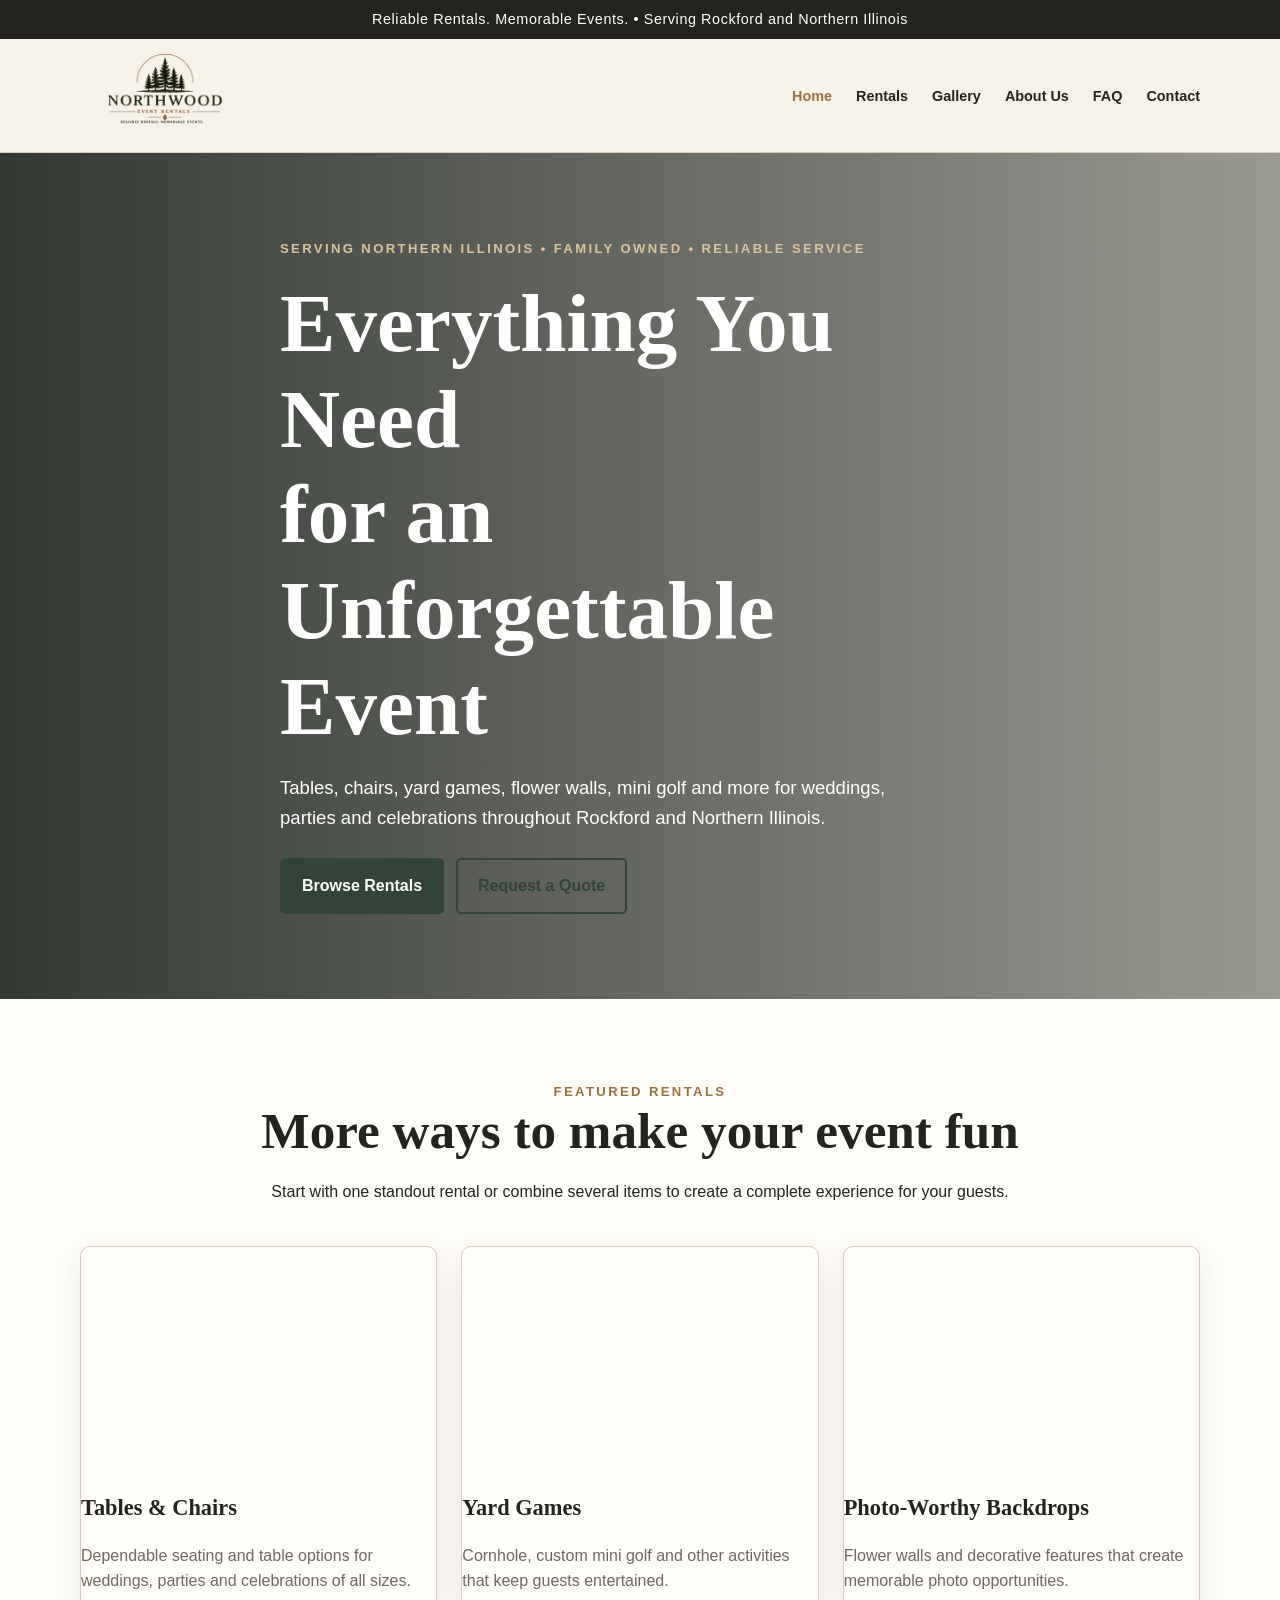
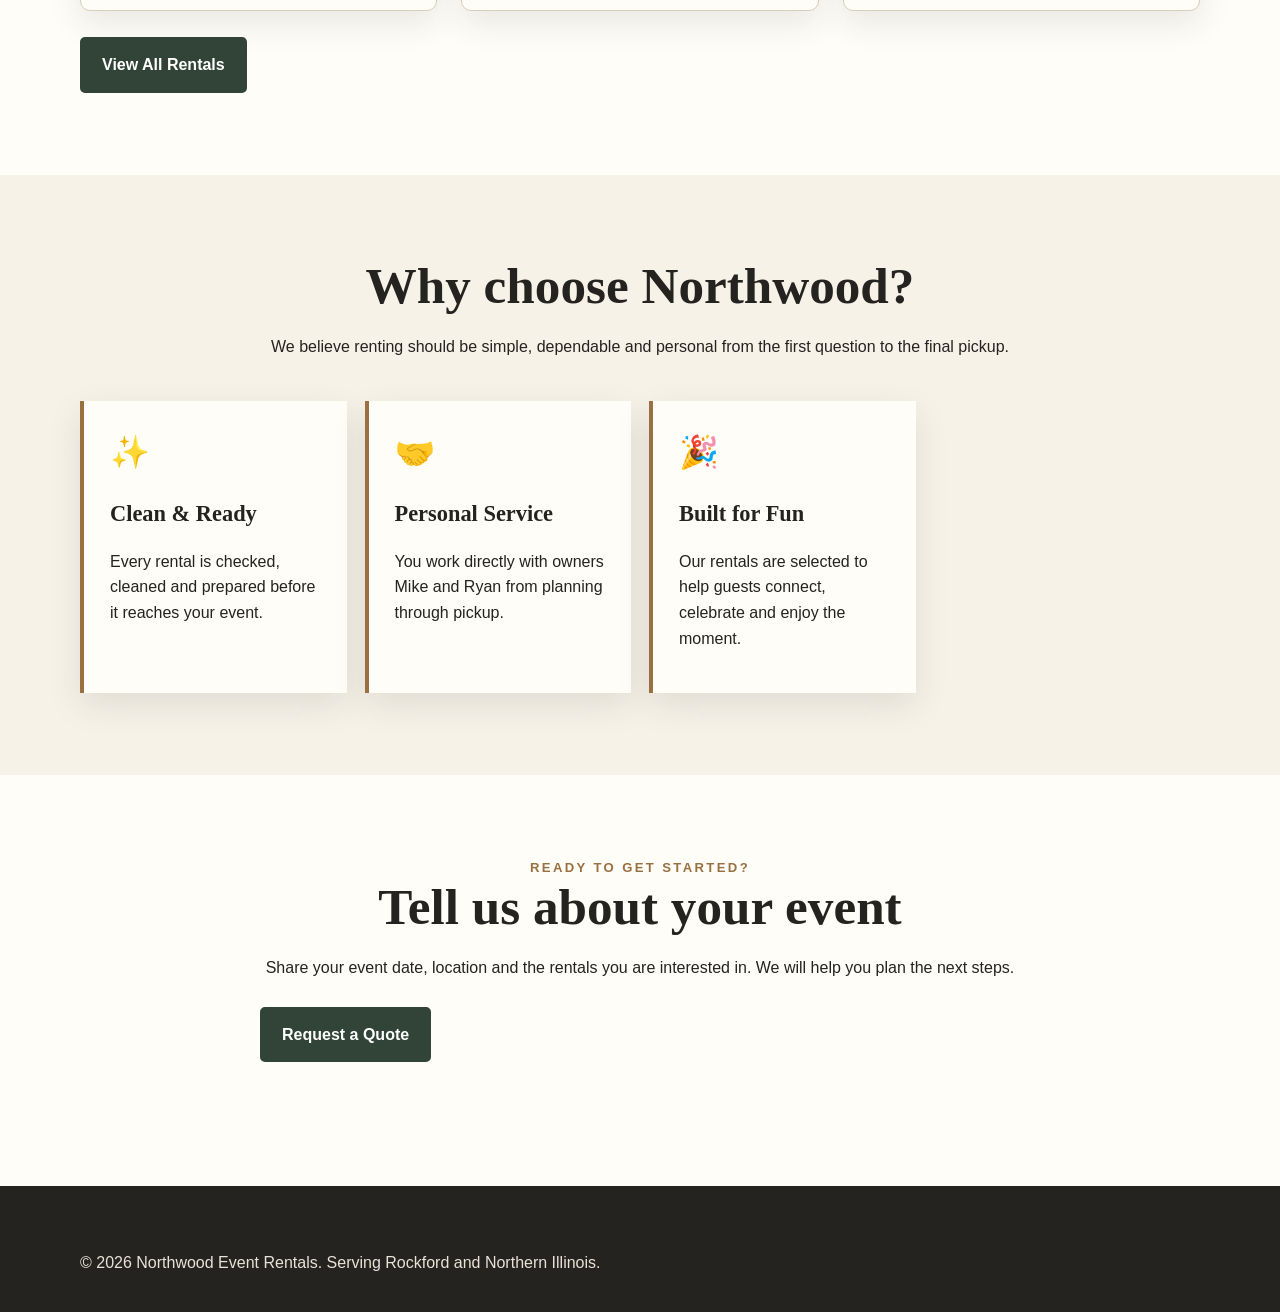
==== index.html @ 54a2794e "Update index.html" ====
<!DOCTYPE html>
<html lang="en">

<head>
    <meta charset="UTF-8">

    <meta name="viewport" content="width=device-width, initial-scale=1.0">

    <title>Northwood Event Rentals | Reliable Rentals. Memorable Events.</title>

    <meta
        name="description"
        content="Northwood Event Rentals provides tables, chairs, yard games, flower walls, mini golf and party rentals throughout Rockford and Northern Illinois."
    >

    <link rel="stylesheet" href="style.css">
</head>

<body>

    <div class="topbar">
        Reliable Rentals. Memorable Events. • Serving Rockford and Northern Illinois
    </div>

    <header>
        <div class="container nav">

            <a class="brand" href="index.html">
                <img
                    src="logo.png"
                    alt="Northwood Event Rentals"
                    class="site-logo"
                >
            </a>

            <button class="menu-btn" aria-label="Open navigation menu">
                ☰
            </button>

            <nav>
                <ul>
                    <li>
                        <a class="active" href="index.html">Home</a>
                    </li>

                    <li>
                        <a href="rentals.html">Rentals</a>
                    </li>

                    <li>
                        <a href="gallery.html">Gallery</a>
                    </li>

                    <li>
                        <a href="about.html">About Us</a>
                    </li>

                    <li>
                        <a href="faq.html">FAQ</a>
                    </li>

                    <li>
                        <a href="contact.html">Contact</a>
                    </li>
               
                </ul>
            </nav>

        </div>
    </header>

    <main>

        <section class="hero">
            <div class="container hero-content">

                <div class="eyebrow">
                    Serving Northern Illinois • Family Owned • Reliable Service
                </div>

                <h1>
                    Everything You Need<br>
                    for an Unforgettable Event
                </h1>

                <p>
                 Tables, chairs, yard games, flower walls, mini golf and more for weddings,
                 parties and celebrations throughout Rockford and Northern Illinois.
                </p>

                <div class="actions">
                    <a class="btn" href="rentals.html">
                        Browse Rentals
                    </a>

                    <a class="btn secondary" href="contact.html">
                        Request a Quote
                    </a>
                </div>

            </div>
        </section>

        <section class="section alt">
            <div class="container">

                <div class="intro">
                    <div
                        class="eyebrow"
                        style="color: var(--bronze);"
                    >
                        Featured Rentals
                    </div>

                    <h2>More ways to make your event fun</h2>

                    <p>
                        Start with one standout rental or combine several items
                        to create a complete experience for your guests.
                    </p>
                </div>

                <div class="grid">

                    <div class="card">
                        <div
                            class="photo"
                            style="background-image: url('https://images.unsplash.com/photo-1527529482837-4698179dc6ce?auto=format&fit=crop&w=1000&q=80');"
                        ></div>

                        <div class="card-content">
                            <h3>Tables &amp; Chairs</h3>

                            <p>
                                Dependable seating and table options for
                                weddings, parties and celebrations of all sizes.
                            </p>
                        </div>
                    </div>

                    <div class="card">
                        <div
                            class="photo"
                            style="background-image: url('https://images.unsplash.com/photo-1492684223066-81342ee5ff30?auto=format&fit=crop&w=1000&q=80');"
                        ></div>

                        <div class="card-content">
                            <h3>Yard Games</h3>

                            <p>
                                Cornhole, custom mini golf and other activities
                                that keep guests entertained.
                            </p>
                        </div>
                    </div>

                    <div class="card">
                        <div
                            class="photo"
                            style="background-image: url('https://images.unsplash.com/photo-1531058020387-3be344556be6?auto=format&fit=crop&w=1000&q=80');"
                        ></div>

                        <div class="card-content">
                            <h3>Photo-Worthy Backdrops</h3>

                            <p>
                                Flower walls and decorative features that create
                                memorable photo opportunities.
                            </p>
                        </div>
                    </div>

                </div>

                <div class="actions">
                    <a class="btn" href="rentals.html">
                        View All Rentals
                    </a>
                </div>

            </div>
        </section>

        <section class="section">
            <div class="container">

                <div class="intro">
                    <h2>Why choose Northwood?</h2>

                    <p>
                        We believe renting should be simple, dependable and
                        personal from the first question to the final pickup.
                    </p>
                </div>

                <div class="feature-grid">

                    <div class="feature">
                        <div class="icon">✨</div>

                        <h3>Clean &amp; Ready</h3>

                        <p>
                            Every rental is checked, cleaned and prepared before
                            it reaches your event.
                        </p>
                    </div>

                    <div class="feature">
                        <div class="icon">🤝</div>

                        <h3>Personal Service</h3>

                        <p>
                            You work directly with owners Mike and Ryan from
                            planning through pickup.
                        </p>
                    </div>

                    <div class="feature">
                        <div class="icon">🎉</div>

                        <h3>Built for Fun</h3>

                        <p>
                            Our rentals are selected to help guests connect,
                            celebrate and enjoy the moment.
                        </p>
                    </div>

                </div>

            </div>
        </section>

        <section class="section alt">
            <div class="container">

                <div class="intro">
                    <div
                        class="eyebrow"
                        style="color: var(--bronze);"
                    >
                        Ready to get started?
                    </div>

                    <h2>Tell us about your event</h2>

                    <p>
                        Share your event date, location and the rentals you are
                        interested in. We will help you plan the next steps.
                    </p>

                    <div class="actions">
                        <a class="btn" href="contact.html">
                            Request a Quote
                        </a>
                    </div>
                </div>

            </div>
        </section>

    </main>

    <footer>
        <div class="container">

            <p>
                © 2026 Northwood Event Rentals. Serving Rockford and Northern Illinois.
            </p>

        </div>
    </footer>

    <script src="script.js"></script>

</body>

</html>
---- style.css ----
:root{
  --cream:#f7f2e8; --paper:#fffdf8; --ink:#25231f; --forest:#314437;
  --olive:#66745d; --bronze:#9a7040; --line:#d9cdbb; --muted:#6d6962;
  --shadow:0 12px 32px rgba(37,35,31,.10);
}
*{box-sizing:border-box}
html{scroll-behavior:smooth}
body{margin:0;font-family:Arial,Helvetica,sans-serif;background:var(--cream);color:var(--ink);line-height:1.6}
img{max-width:100%;display:block}
a{color:inherit}
.container{width:min(1120px,calc(100% - 36px));margin:auto}
.topbar{background:var(--ink);color:#fff;text-align:center;padding:8px 16px;font-size:.9rem;letter-spacing:.04em}
header{position:sticky;top:0;z-index:20;background:rgba(247,242,232,.96);backdrop-filter:blur(10px);border-bottom:1px solid var(--line)}
.nav{min-height:78px;display:flex;align-items:center;justify-content:space-between;gap:20px}
.brand{text-decoration:none;display:flex;align-items:center;gap:12px}
.brand-mark{width:48px;height:48px;border:2px solid var(--bronze);border-radius:50%;display:grid;place-items:center;color:var(--forest);font-size:25px}
.brand-text strong{display:block;font-family:Georgia,serif;font-size:1.35rem;letter-spacing:.08em}
.brand-text span{display:block;color:var(--bronze);font-size:.7rem;letter-spacing:.18em}
nav ul{display:flex;list-style:none;gap:23px;margin:0;padding:0;align-items:center}
nav a{text-decoration:none;font-weight:700;font-size:.93rem}
nav a:hover,nav a.active{color:var(--bronze)}
.menu-btn{display:none;background:none;border:0;font-size:1.8rem}
.btn{display:inline-block;background:var(--forest);color:white;text-decoration:none;padding:13px 20px;border-radius:5px;font-weight:700;border:2px solid var(--forest)}
.btn:hover{background:#24342a}
.btn.secondary{background:transparent;color:var(--forest)}
.hero{min-height:620px;display:grid;align-items:center;color:white;background:
linear-gradient(90deg,rgba(24,31,26,.88),rgba(24,31,26,.42)),
url('https://images.unsplash.com/photo-1519167758481-83f550bb49b3?auto=format&fit=crop&w=1800&q=85') center/cover}
.hero-content{max-width:720px;padding:85px 0}
.eyebrow{text-transform:uppercase;letter-spacing:.18em;color:#dbc49c;font-size:.82rem;font-weight:800}
h1,h2,h3{font-family:Georgia,serif;line-height:1.15}
h1{font-size:clamp(2.7rem,7vw,5.2rem);margin:.2em 0}
h2{font-size:clamp(2rem,4vw,3.2rem);margin:0 0 18px}
h3{font-size:1.4rem}
.hero p{font-size:1.16rem;max-width:630px}
.actions{display:flex;gap:12px;flex-wrap:wrap;margin-top:26px}
.section{padding:82px 0}
.section.alt{background:var(--paper)}
.intro{text-align:center;max-width:760px;margin:0 auto 42px}
.grid{display:grid;grid-template-columns:repeat(3,1fr);gap:24px}
.card{background:var(--paper);border:1px solid var(--line);border-radius:10px;overflow:hidden;box-shadow:var(--shadow)}
.card .photo{height:225px;background-size:cover;background-position:center}
.card-body{padding:24px}
.card p{color:var(--muted)}
.icon{font-size:2rem}
.feature-grid{display:grid;grid-template-columns:repeat(4,1fr);gap:18px}
.feature{padding:26px;background:var(--paper);border-left:4px solid var(--bronze);box-shadow:var(--shadow)}
.banner{background:var(--forest);color:white;padding:54px 0}
.banner-inner{display:flex;justify-content:space-between;align-items:center;gap:25px}
.page-hero{padding:95px 0 70px;background:linear-gradient(135deg,var(--forest),#1e2a22);color:white;text-align:center}
.page-hero p{max-width:700px;margin:auto}
.two-col{display:grid;grid-template-columns:1.05fr .95fr;gap:45px;align-items:center}
.photo-panel{min-height:450px;background:url('https://images.unsplash.com/photo-1507501336603-6e31db2be093?auto=format&fit=crop&w=1200&q=85') center/cover;border-radius:12px;box-shadow:var(--shadow)}
.list{padding-left:20px}
.list li{margin:10px 0}
.gallery{display:grid;grid-template-columns:repeat(3,1fr);gap:15px}
.gallery div{min-height:260px;background-position:center;background-size:cover;border-radius:9px}
.faq{max-width:850px;margin:auto}
details{background:var(--paper);border:1px solid var(--line);padding:20px 22px;margin:13px 0;border-radius:8px}
summary{font-weight:800;cursor:pointer}
form{display:grid;gap:15px}
label{font-weight:700}
input,select,textarea{width:100%;padding:13px;border:1px solid #b9ad9c;border-radius:6px;background:white;font:inherit}
textarea{min-height:140px}
.notice{padding:15px;background:#f0e5d5;border-left:4px solid var(--bronze);font-size:.92rem}
footer{background:var(--ink);color:#e9e2d8;padding:48px 0 20px}
.footer-grid{display:grid;grid-template-columns:1.4fr 1fr 1fr;gap:30px}
footer a{color:#e9e2d8}
.copyright{border-top:1px solid #514d46;margin-top:30px;padding-top:20px;color:#bbb;font-size:.9rem}
.small{font-size:.9rem;color:var(--muted)}
@media(max-width:850px){
 nav ul{display:none;position:absolute;top:78px;left:0;right:0;background:var(--cream);padding:22px;flex-direction:column;border-bottom:1px solid var(--line)}
 nav ul.open{display:flex}
 .menu-btn{display:block}
 .grid,.feature-grid,.gallery,.footer-grid,.two-col{grid-template-columns:1fr}
 .hero{min-height:560px}
 .banner-inner{display:block}
 .banner .btn{margin-top:16px}
 .brand-text strong{font-size:1.05rem}
}header {
    background: var(--cream);
}

.nav {
    min-height: 78px;
    display: flex;
    align-items: center;
    justify-content: space-between;
    gap: 30px;
}

.site-logo {
    width: 170px;
    max-width: 100%;
    height: auto;
}

nav ul {
    gap: 24px;
}

nav a {
    font-size: 0.9rem;
}
.cta-button {
    background-color: #b08d57;
    color: white !important;
    padding: 10px 18px;
    border-radius: 8px;
    font-weight: 600;
    text-decoration: none;
    transition: background-color 0.2s ease;
}

.cta-button:hover {
    background-color: #8e6e45;
    color: white !important;
}
.cta-button {
    background-color: #b08d57;
    color: #ffffff !important;
    padding: 10px 18px;
    border-radius: 8px;
    font-weight: 600;
    text-decoration: none;
    transition: all 0.2s ease;
}

.cta-button:hover {
    background-color: #8e6e45;
    color: #ffffff !important;
}
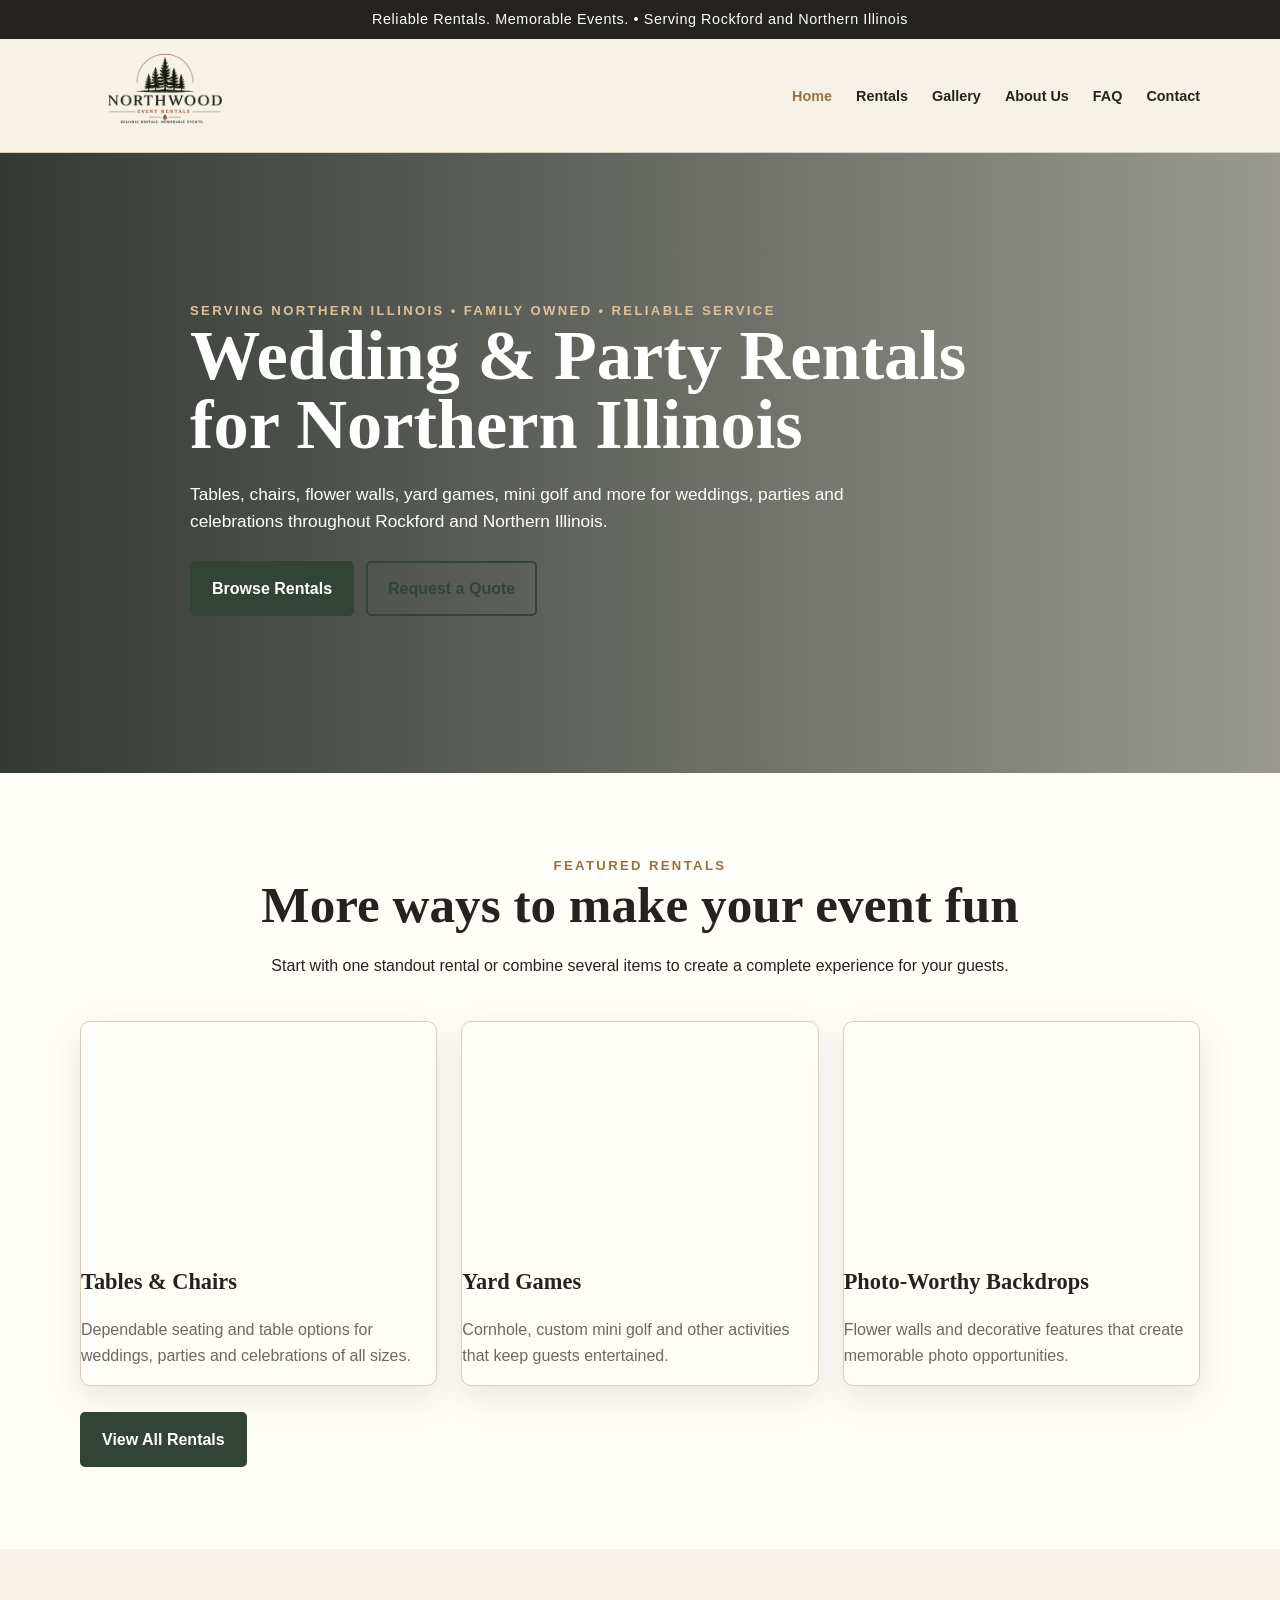
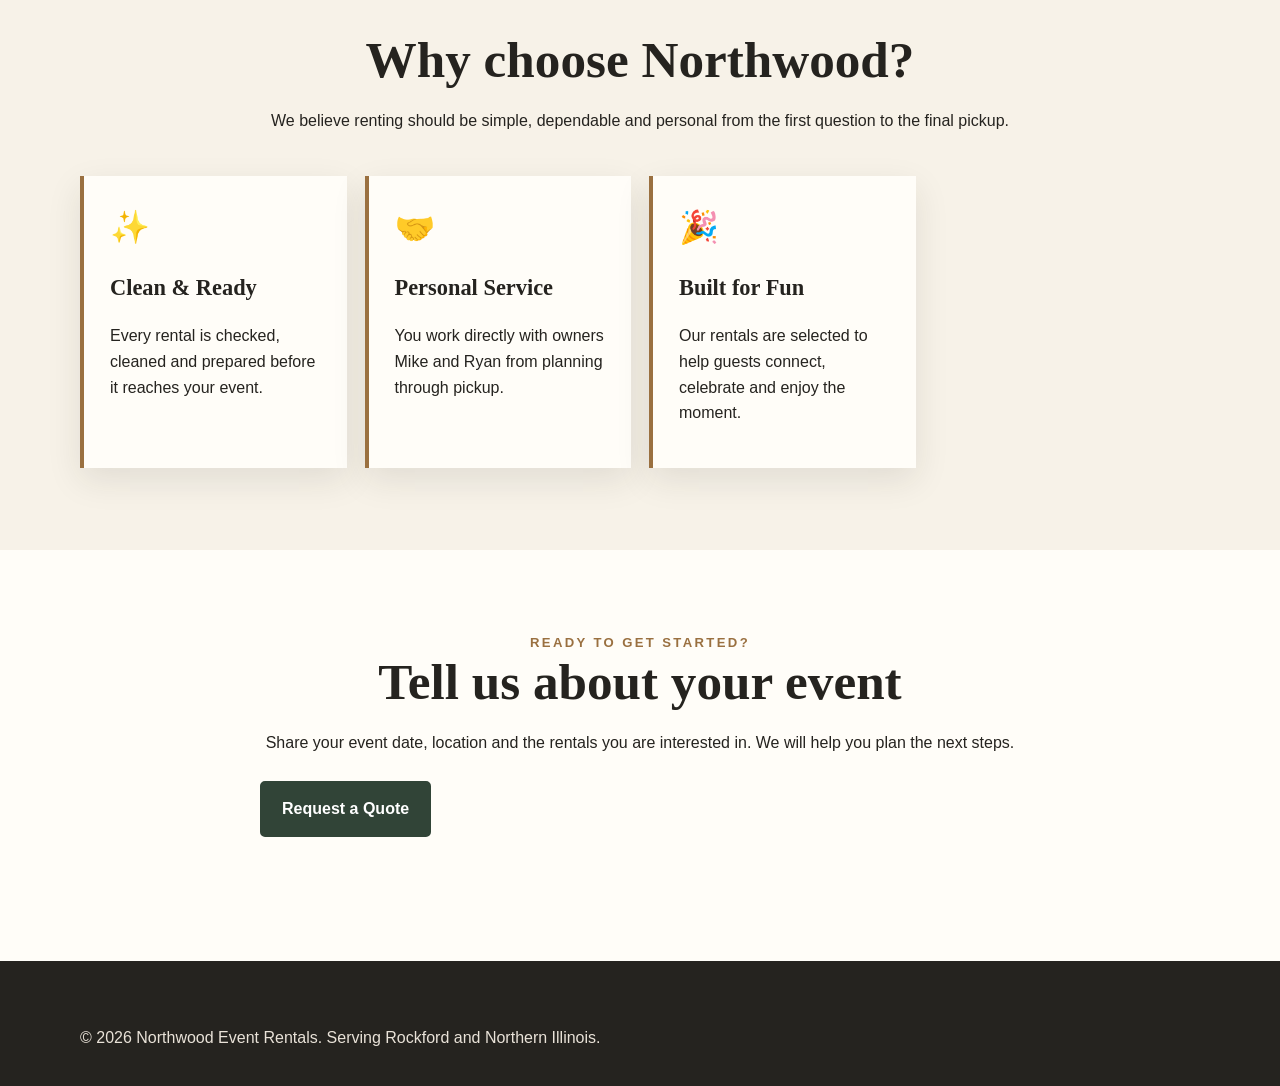
==== commit d6c07c9b: "Update index.html" ====
--- a/index.html
+++ b/index.html
@@ -71,35 +71,34 @@
 
     <main>
 
-        <section class="hero">
-            <div class="container hero-content">
-
-                <div class="eyebrow">
-                    Serving Northern Illinois • Family Owned • Reliable Service
-                </div>
-
-                <h1>
-                    Everything You Need<br>
-                    for an Unforgettable Event
-                </h1>
-
-                <p>
-                 Tables, chairs, yard games, flower walls, mini golf and more for weddings,
-                 parties and celebrations throughout Rockford and Northern Illinois.
-                </p>
-
-                <div class="actions">
-                    <a class="btn" href="rentals.html">
-                        Browse Rentals
-                    </a>
-
-                    <a class="btn secondary" href="contact.html">
-                        Request a Quote
-                    </a>
-                </div>
-
-            </div>
-        </section>
+       <section class="hero">
+    <div class="container hero-content">
+
+        <div class="eyebrow">
+            Serving Northern Illinois • Family Owned • Reliable Service
+        </div>
+
+        <h1>
+            Wedding &amp; Party Rentals<br>
+            for Northern Illinois
+        </h1>
+
+        <p>
+            Tables, chairs, flower walls, yard games, mini golf and more
+            for weddings, parties and celebrations throughout Rockford
+            and Northern Illinois.
+        </p>
+
+        <div class="actions">
+            <a class="btn" href="rentals.html">Browse Rentals</a>
+
+            <a class="btn secondary" href="contact.html">
+                Request a Quote
+            </a>
+        </div>
+
+    </div>
+</section>
 
         <section class="section alt">
             <div class="container">
--- a/style.css
+++ b/style.css
@@ -131,3 +131,37 @@
     background-color: #8e6e45;
     color: #ffffff !important;
 }
+/* Polished homepage hero */
+.hero-content {
+  max-width: 900px;
+  padding: 55px 0 65px;
+}
+
+.hero h1 {
+  font-size: clamp(3rem, 5.5vw, 5rem);
+  line-height: 0.98;
+  margin: 0 0 22px;
+  max-width: 900px;
+}
+
+.hero-content > p {
+  max-width: 720px;
+  margin: 0;
+  font-size: 1.08rem;
+  line-height: 1.55;
+}
+
+.hero .actions {
+  margin-top: 26px;
+}
+
+@media (max-width: 850px) {
+  .hero-content {
+    padding: 55px 0;
+  }
+
+  .hero h1 {
+    font-size: clamp(2.7rem, 11vw, 4rem);
+    line-height: 1;
+  }
+}
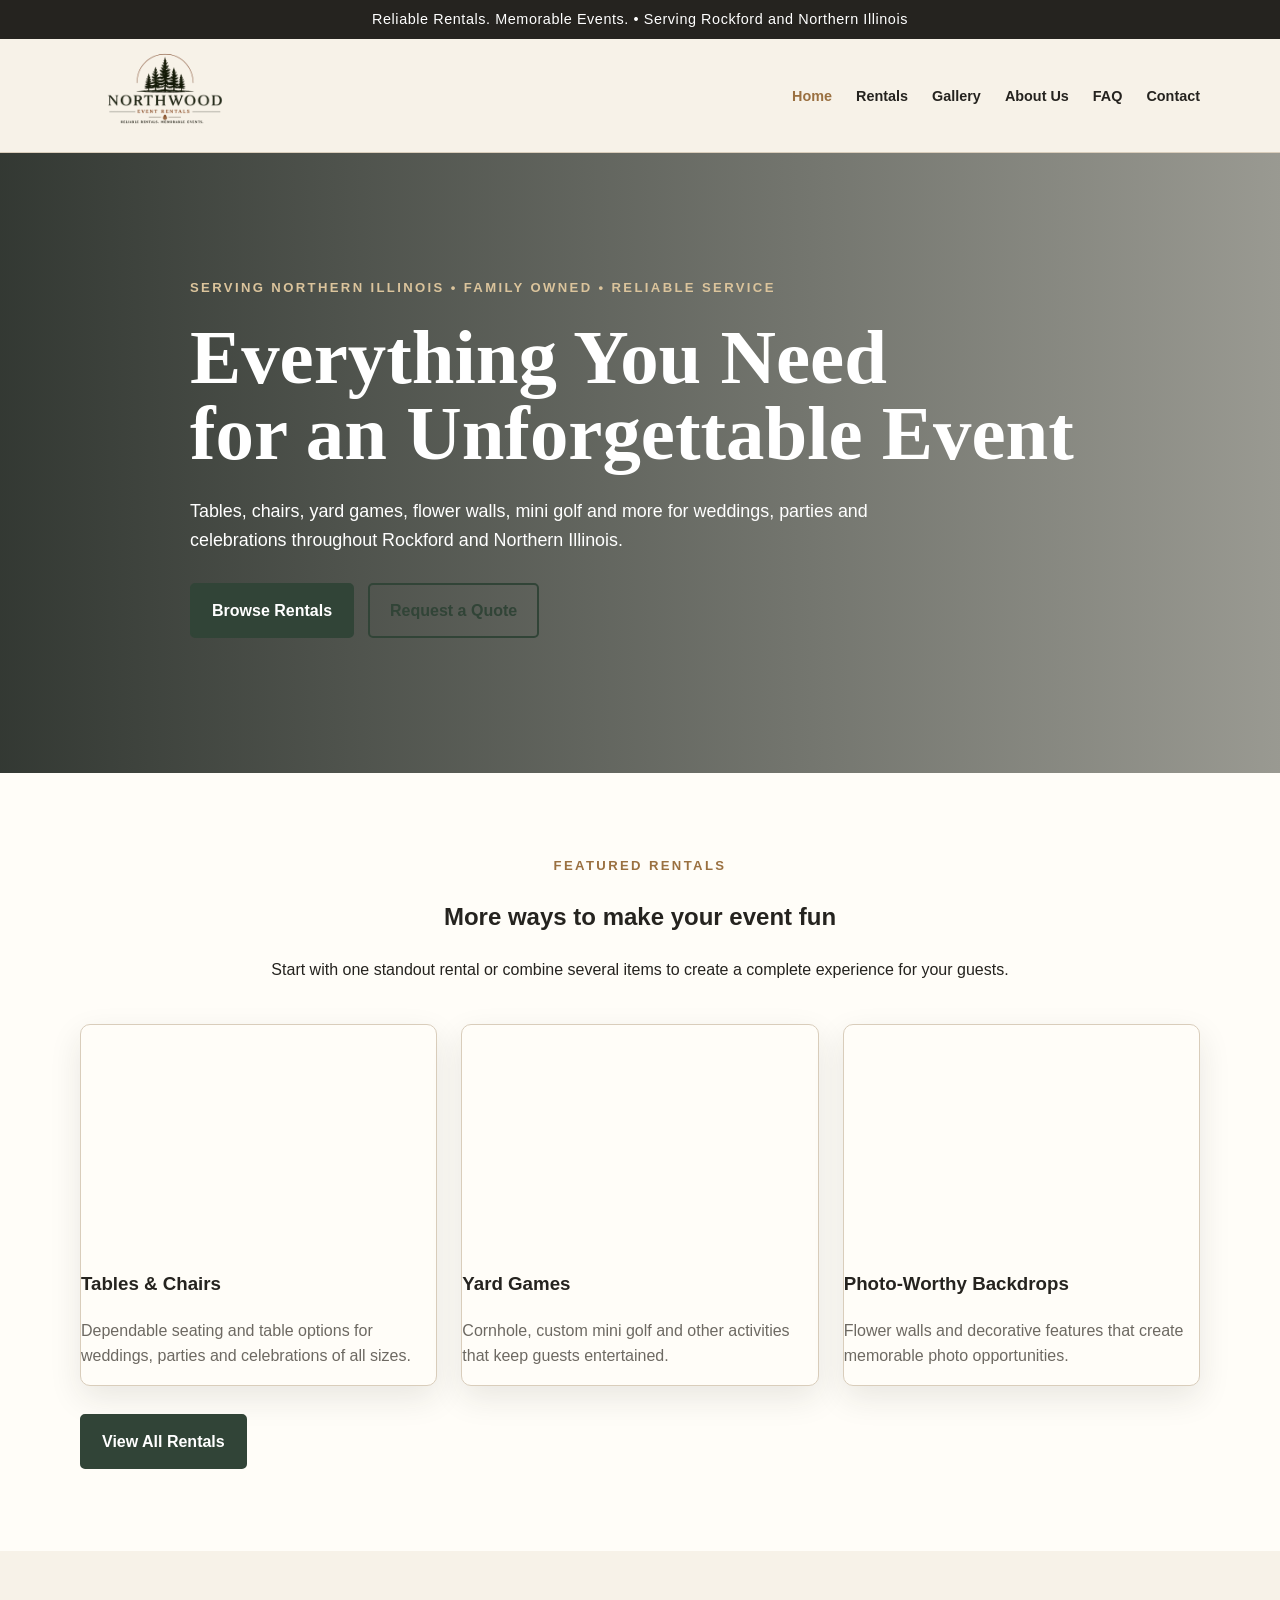
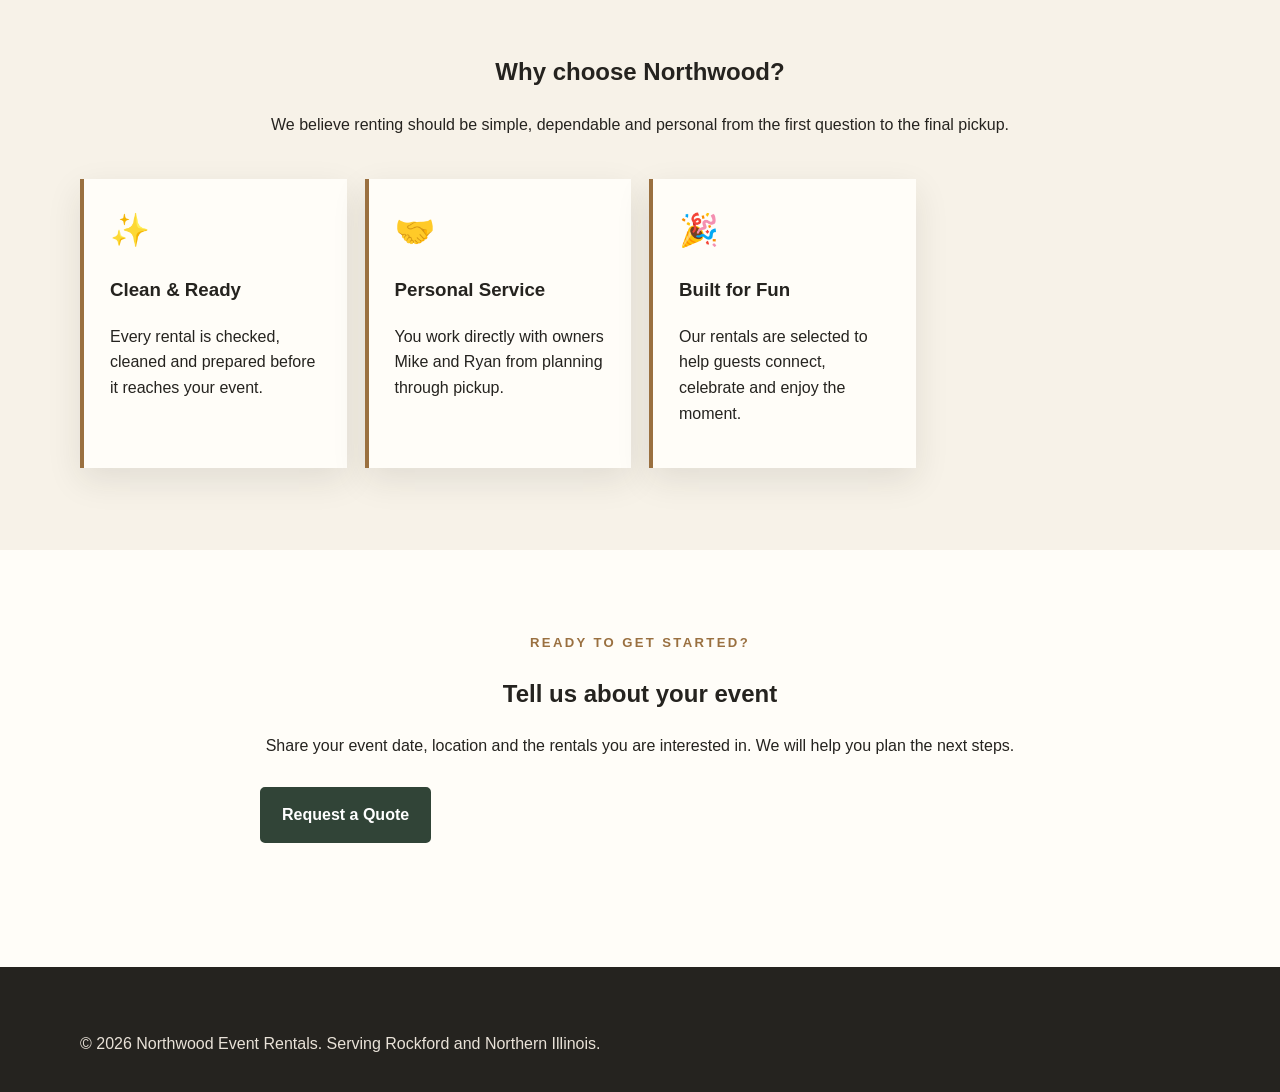
==== commit c4c747f4: "Update index.html" ====
--- a/index.html
+++ b/index.html
@@ -79,15 +79,15 @@
         </div>
 
         <h1>
-            Wedding &amp; Party Rentals<br>
-            for Northern Illinois
-        </h1>
-
-        <p>
-            Tables, chairs, flower walls, yard games, mini golf and more
-            for weddings, parties and celebrations throughout Rockford
-            and Northern Illinois.
-        </p>
+    Everything You Need<br>
+    for an Unforgettable Event
+</h1>
+
+       <p>
+    Tables, chairs, yard games, flower walls, mini golf and more
+    for weddings, parties and celebrations throughout Rockford
+    and Northern Illinois.
+</p>
 
         <div class="actions">
             <a class="btn" href="rentals.html">Browse Rentals</a>
--- a/style.css
+++ b/style.css
@@ -24,17 +24,52 @@
 .btn{display:inline-block;background:var(--forest);color:white;text-decoration:none;padding:13px 20px;border-radius:5px;font-weight:700;border:2px solid var(--forest)}
 .btn:hover{background:#24342a}
 .btn.secondary{background:transparent;color:var(--forest)}
-.hero{min-height:620px;display:grid;align-items:center;color:white;background:
-linear-gradient(90deg,rgba(24,31,26,.88),rgba(24,31,26,.42)),
-url('https://images.unsplash.com/photo-1519167758481-83f550bb49b3?auto=format&fit=crop&w=1800&q=85') center/cover}
-.hero-content{max-width:720px;padding:85px 0}
-.eyebrow{text-transform:uppercase;letter-spacing:.18em;color:#dbc49c;font-size:.82rem;font-weight:800}
-h1,h2,h3{font-family:Georgia,serif;line-height:1.15}
-h1{font-size:clamp(2.7rem,7vw,5.2rem);margin:.2em 0}
-h2{font-size:clamp(2rem,4vw,3.2rem);margin:0 0 18px}
-h3{font-size:1.4rem}
-.hero p{font-size:1.16rem;max-width:630px}
-.actions{display:flex;gap:12px;flex-wrap:wrap;margin-top:26px}
+.hero {
+  min-height: 620px;
+  display: grid;
+  align-items: center;
+  color: white;
+  background:
+    linear-gradient(90deg, rgba(24,31,26,.88), rgba(24,31,26,.42)),
+    url('https://images.unsplash.com/photo-1519167758481-83f550bb49b3?auto=format&fit=crop&w=1800&q=85')
+    center / cover;
+}
+
+.hero-content {
+  max-width: 900px;
+  padding: 72px 0 84px;
+}
+
+.eyebrow {
+  text-transform: uppercase;
+  letter-spacing: .18em;
+  color: #dbc49c;
+  font-size: .82rem;
+  font-weight: 800;
+  margin-bottom: 22px;
+}
+
+.hero h1 {
+  font-family: Georgia, serif;
+  font-size: clamp(3.2rem, 6vw, 5.5rem);
+  line-height: 1;
+  margin: 0 0 24px;
+  max-width: 900px;
+}
+
+.hero p {
+  font-size: 1.12rem;
+  line-height: 1.6;
+  max-width: 720px;
+  margin: 0;
+}
+
+.actions {
+  display: flex;
+  gap: 14px;
+  flex-wrap: wrap;
+  margin-top: 28px;
+}
 .section{padding:82px 0}
 .section.alt{background:var(--paper)}
 .intro{text-align:center;max-width:760px;margin:0 auto 42px}
@@ -131,37 +166,3 @@
     background-color: #8e6e45;
     color: #ffffff !important;
 }
-/* Polished homepage hero */
-.hero-content {
-  max-width: 900px;
-  padding: 55px 0 65px;
-}
-
-.hero h1 {
-  font-size: clamp(3rem, 5.5vw, 5rem);
-  line-height: 0.98;
-  margin: 0 0 22px;
-  max-width: 900px;
-}
-
-.hero-content > p {
-  max-width: 720px;
-  margin: 0;
-  font-size: 1.08rem;
-  line-height: 1.55;
-}
-
-.hero .actions {
-  margin-top: 26px;
-}
-
-@media (max-width: 850px) {
-  .hero-content {
-    padding: 55px 0;
-  }
-
-  .hero h1 {
-    font-size: clamp(2.7rem, 11vw, 4rem);
-    line-height: 1;
-  }
-}
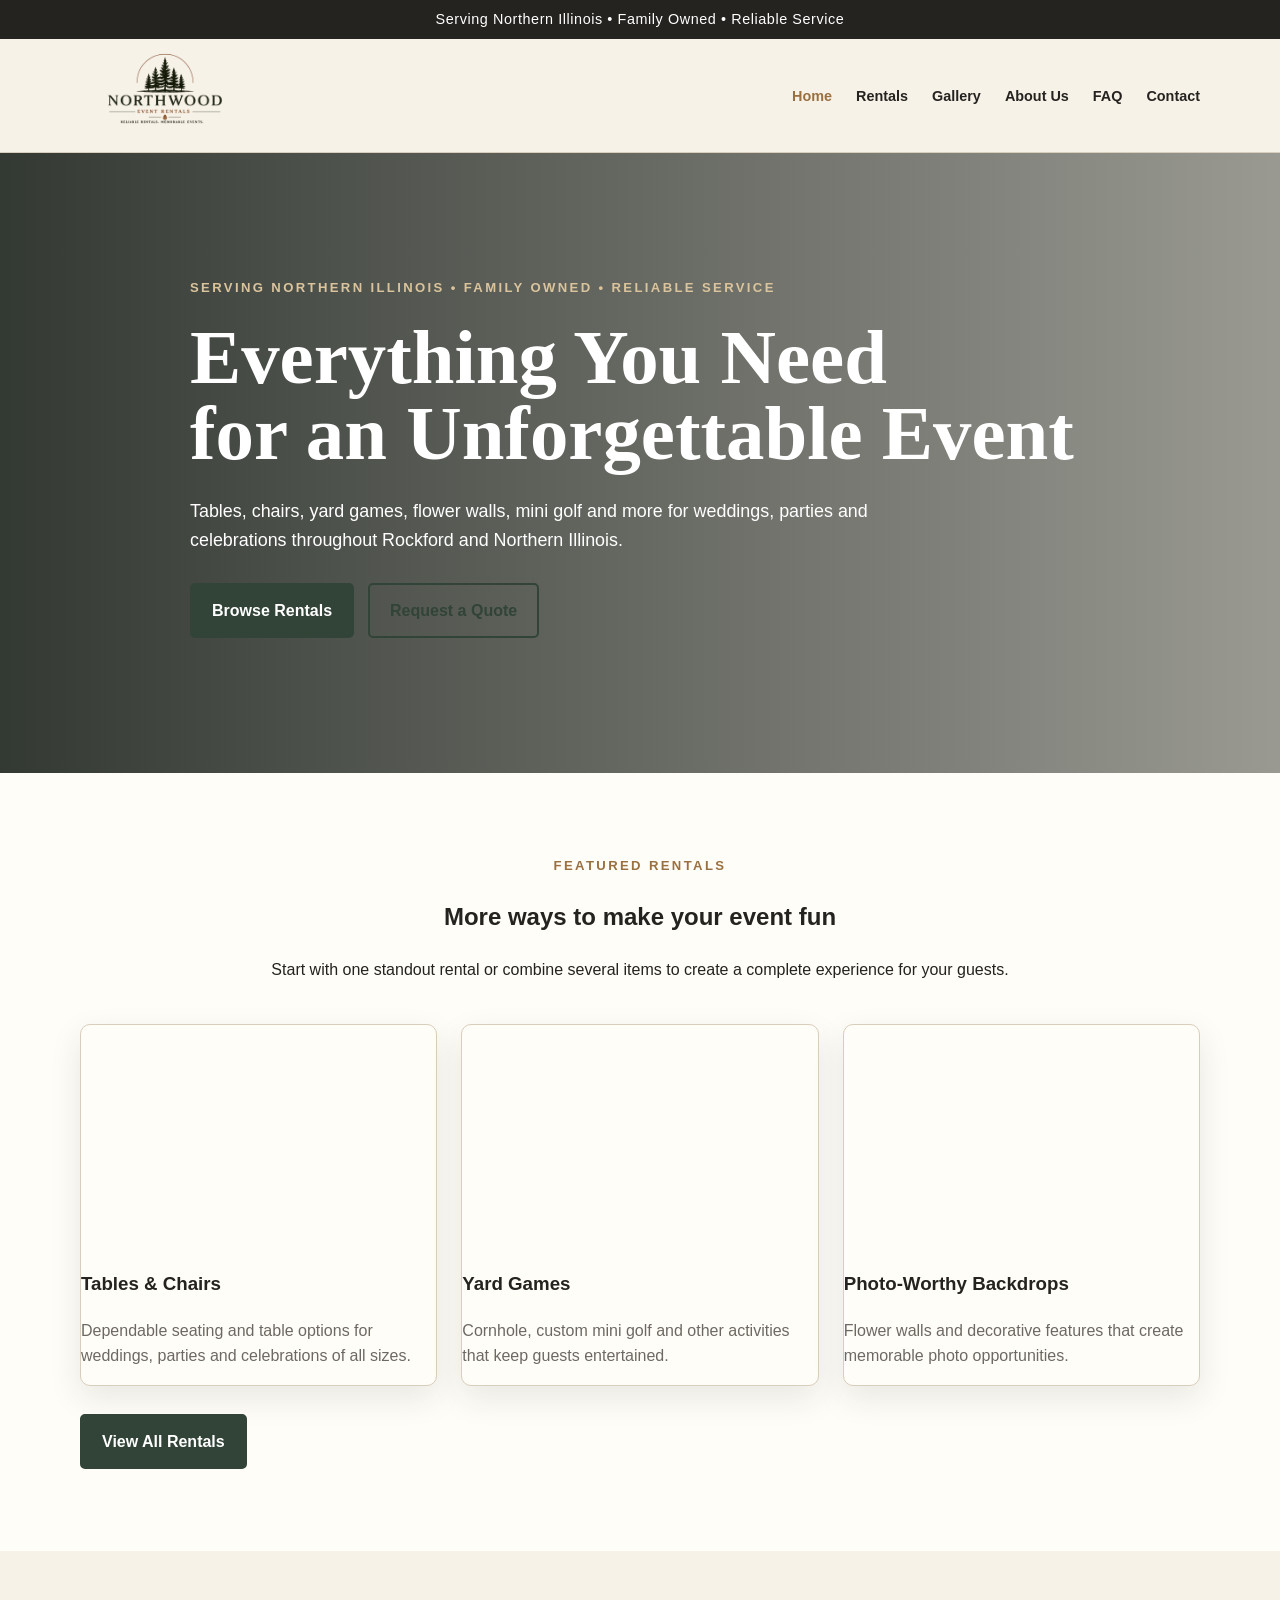
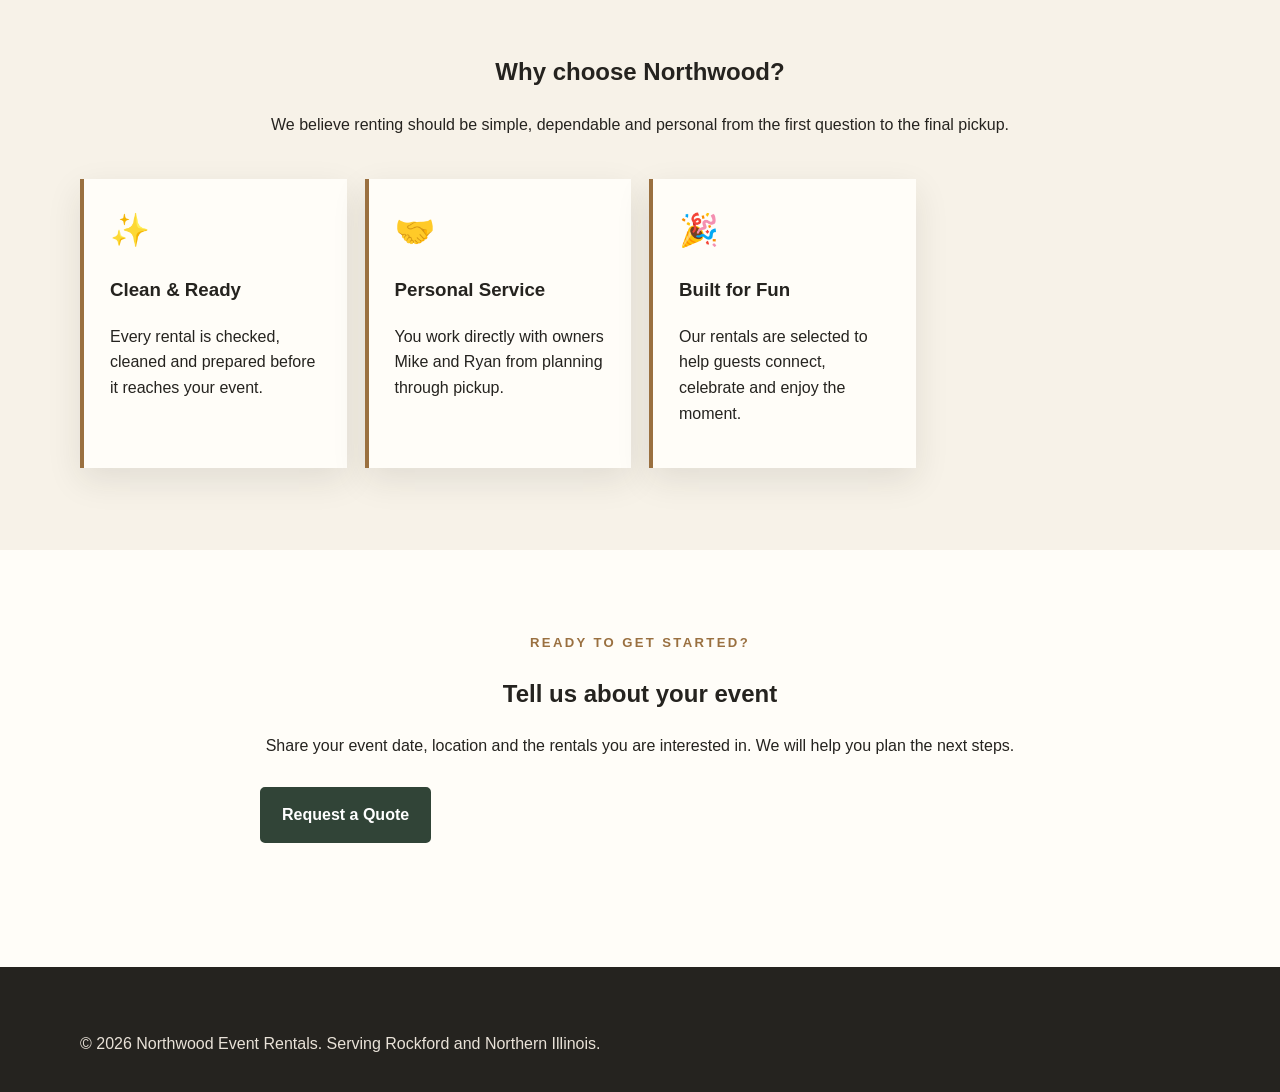
==== commit 7284b238: "Update index.html" ====
--- a/index.html
+++ b/index.html
@@ -19,7 +19,7 @@
 <body>
 
     <div class="topbar">
-        Reliable Rentals. Memorable Events. • Serving Rockford and Northern Illinois
+        Serving Northern Illinois • Family Owned • Reliable Service
     </div>
 
     <header>
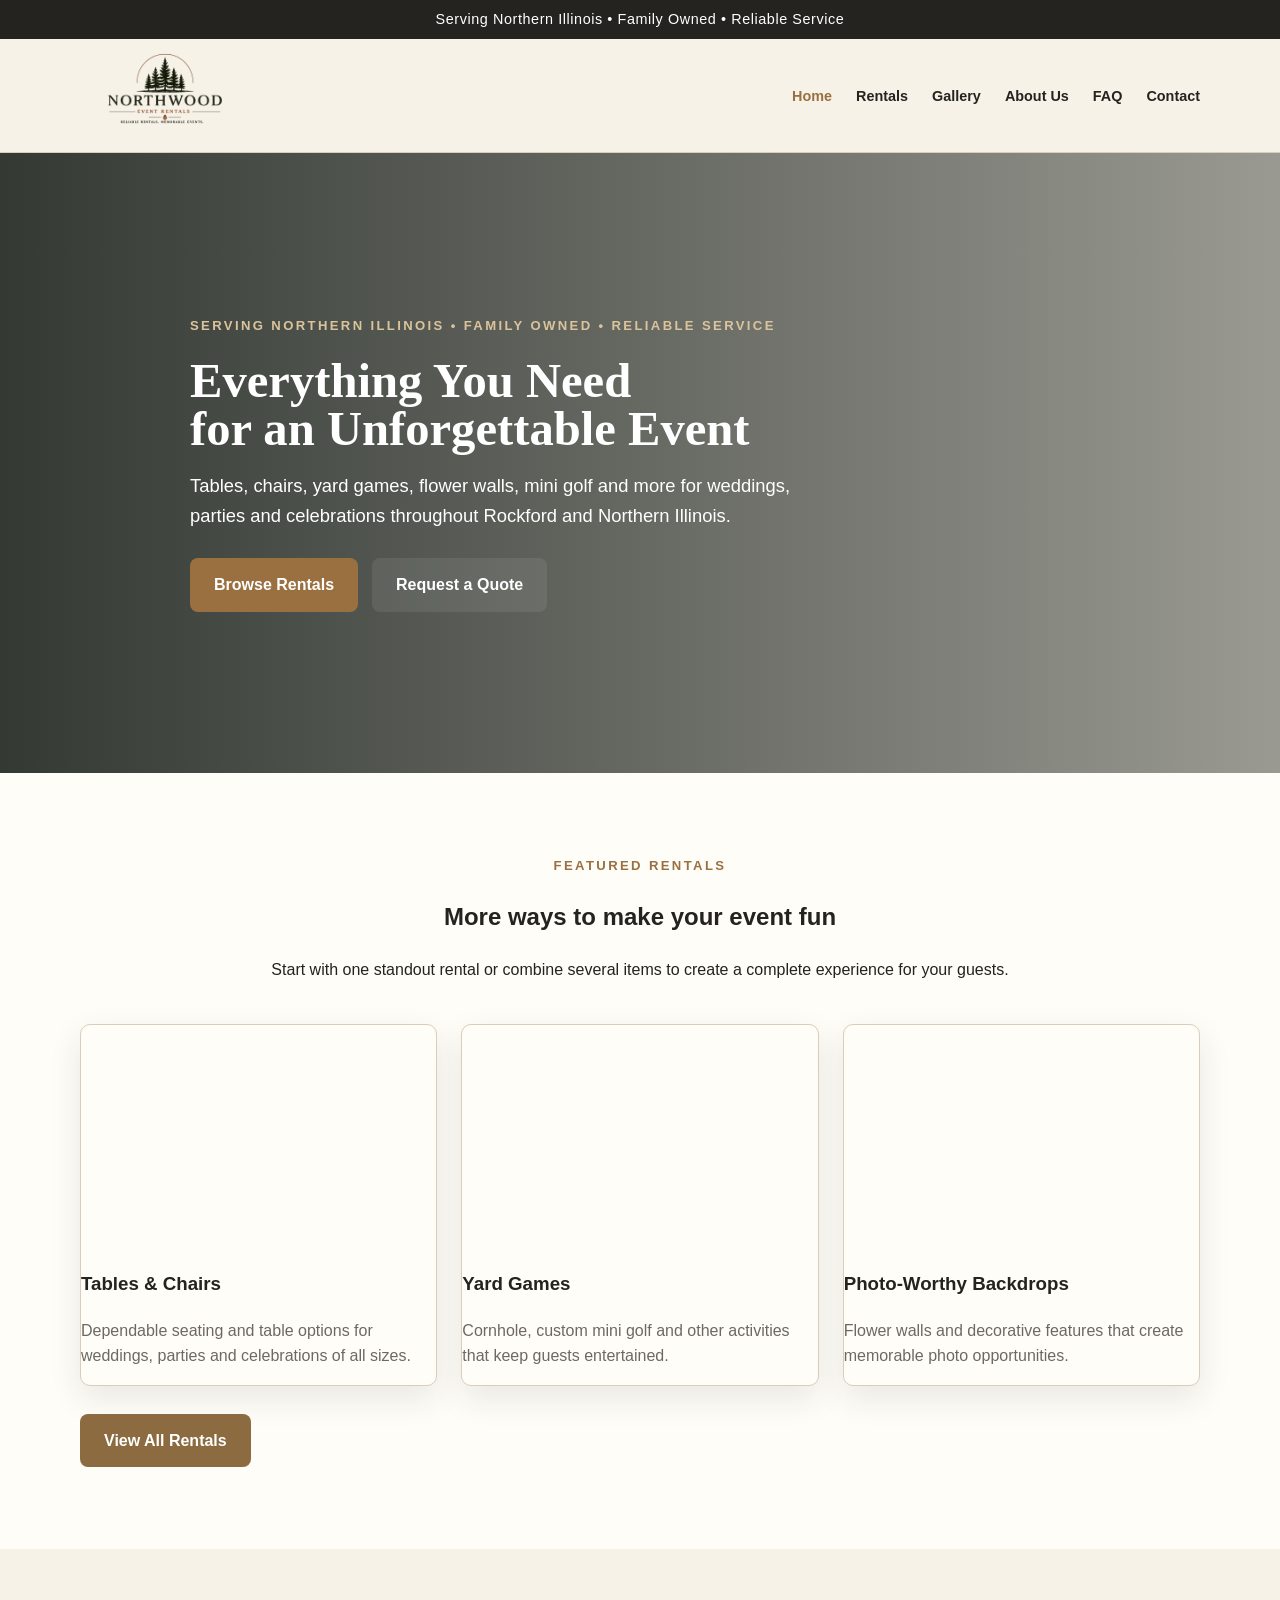
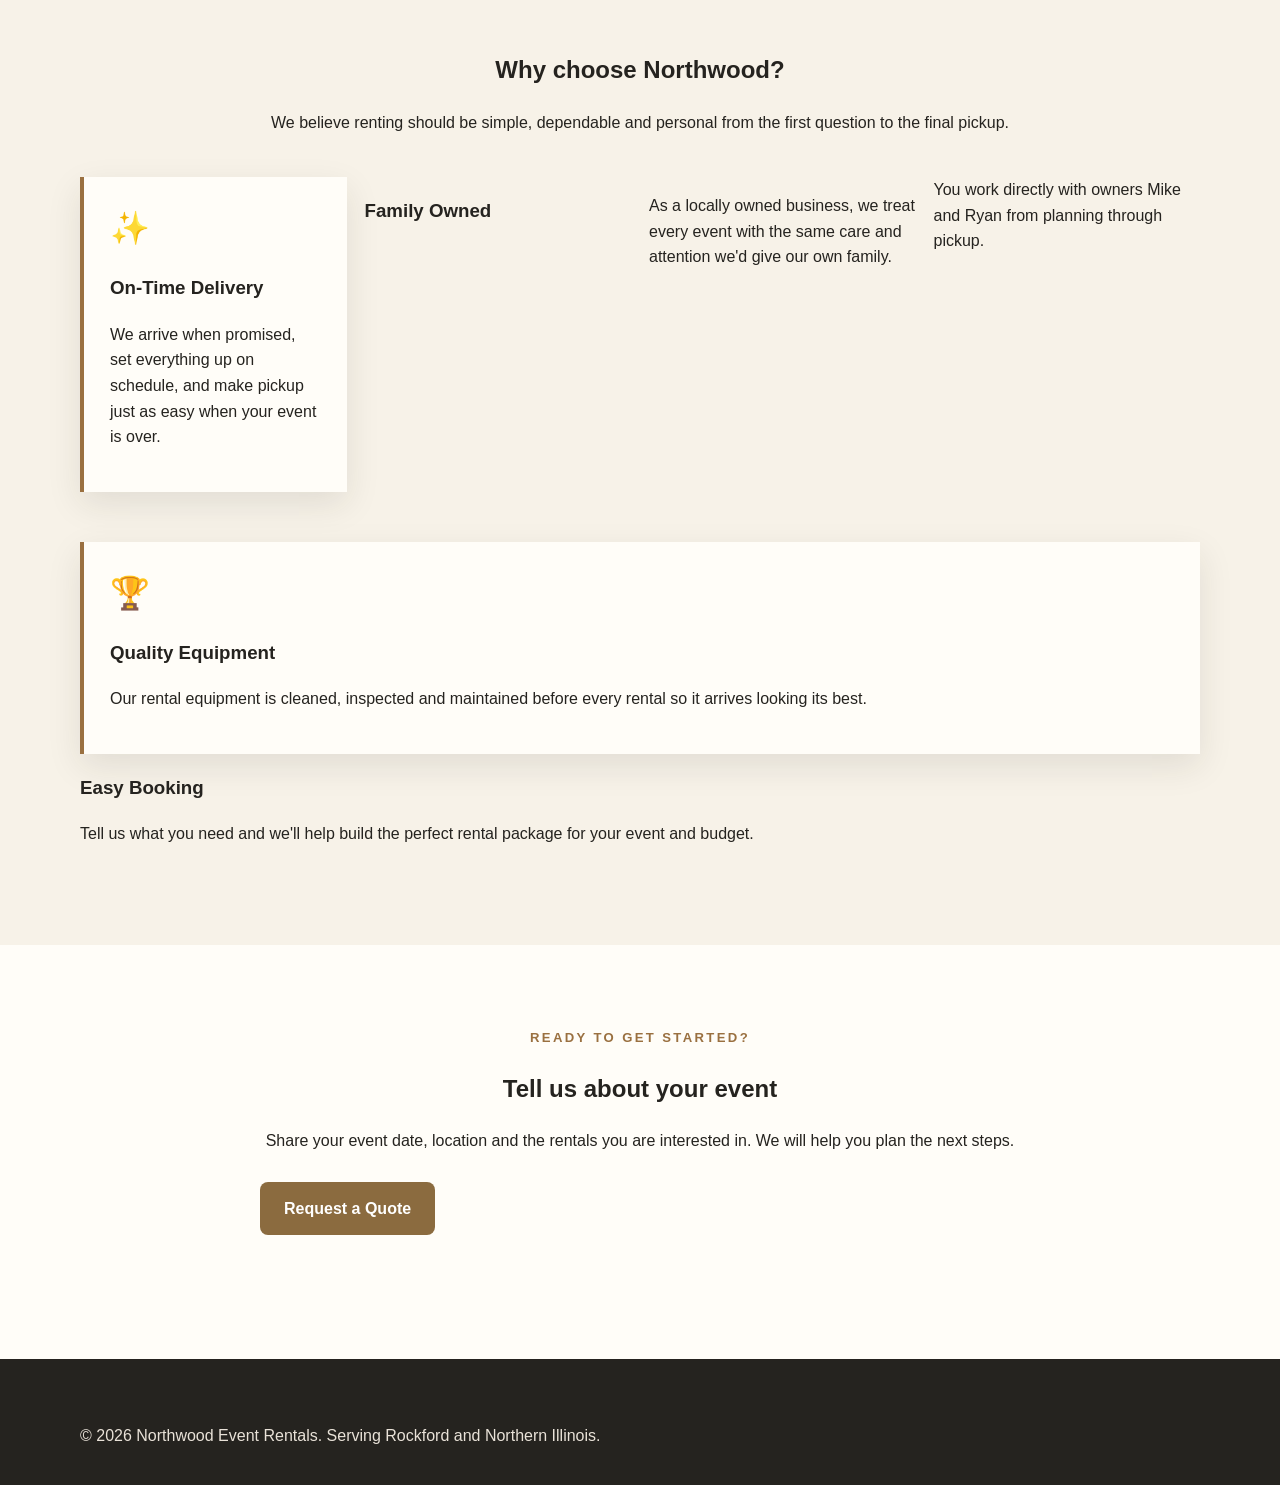
==== commit 03a703d5: "Update index.html" ====
--- a/index.html
+++ b/index.html
@@ -197,36 +197,41 @@
                     <div class="feature">
                         <div class="icon">✨</div>
 
-                        <h3>Clean &amp; Ready</h3>
-
-                        <p>
-                            Every rental is checked, cleaned and prepared before
-                            it reaches your event.
-                        </p>
-                    </div>
-
-                    <div class="feature">
-                        <div class="icon">🤝</div>
-
-                        <h3>Personal Service</h3>
-
-                        <p>
+                        <h3>On-Time Delivery</h3>
+
+    <p>
+        We arrive when promised, set everything up on schedule,
+        and make pickup just as easy when your event is over.
+    </p>
+</div>
+
+                    <h3>Family Owned</h3>
+
+<p>
+As a locally owned business, we treat every event with the
+same care and attention we'd give our own family.
+</p>
                             You work directly with owners Mike and Ryan from
                             planning through pickup.
                         </p>
                     </div>
 
                     <div class="feature">
-                        <div class="icon">🎉</div>
-
-                        <h3>Built for Fun</h3>
-
-                        <p>
-                            Our rentals are selected to help guests connect,
-                            celebrate and enjoy the moment.
+    <div class="icon">🏆</div>
+
+    <h3>Quality Equipment</h3>
+
+    <p>
+        Our rental equipment is cleaned, inspected and maintained
+        before every rental so it arrives looking its best.
                         </p>
                     </div>
-
+<h3>Easy Booking</h3>
+
+<p>
+Tell us what you need and we'll help build the perfect rental
+package for your event and budget.
+</p>
                 </div>
 
             </div>
--- a/style.css
+++ b/style.css
@@ -166,3 +166,98 @@
     background-color: #8e6e45;
     color: #ffffff !important;
 }
+/* Hero improvements */
+.hero-content{
+    max-width:900px;
+    padding:0;
+
+}
+
+.hero h1{
+    max-width:900px;
+    font-size:clamp(2.7rem,3.8vw,4.2rem);
+    line-height:.98;
+    margin-bottom:18px;
+}
+
+.hero p{
+    max-width:620px;
+    font-size:1.15rem;
+    line-height:1.6;
+    margin-bottom:28px;
+}
+
+.hero .actions{
+    margin-top:28px;
+}
+.hero .btn.secondary {
+  color: #ffffff;
+  border-color: #ffffff;
+  background: rgba(255,255,255,.08);
+}
+
+.hero .btn.secondary:hover {
+  background: #ffffff;
+  color: #314437;
+}
+.hero .btn {
+  background: #9a7040;
+  border-color: #9a7040;
+  color: #ffffff;
+}
+
+.hero .btn:hover {
+  background: #7f5a32;
+  border-color: #7f5a32;
+}
+.rental-photo {
+  width: 100%;
+  height: 220px;
+  object-fit: cover;
+  display: block;
+  border-radius: 10px 10px 0 0;
+}
+
+.card {
+  padding: 0;
+}
+
+.card-body {
+  padding: 22px 24px 26px;
+}
+.card h3 a {
+    color: inherit;
+    text-decoration: none;
+    transition: color 0.2s ease;
+}
+
+.card h3 a:hover {
+    color: var(--bronze);
+}
+
+.rental-link {
+    display: inline-block;
+    margin-top: 14px;
+    color: var(--bronze);
+    font-weight: 700;
+    text-decoration: none;
+}
+
+.rental-link:hover {
+    text-decoration: underline;
+}
+.btn {
+    background: #8b6b3f;
+    color: #ffffff;
+    border: none;
+    padding: 14px 24px;
+    border-radius: 8px;
+    font-size: 1rem;
+    font-weight: 700;
+    cursor: pointer;
+    transition: all 0.2s ease;
+}
+
+.btn:hover {
+    background: #725631;
+}
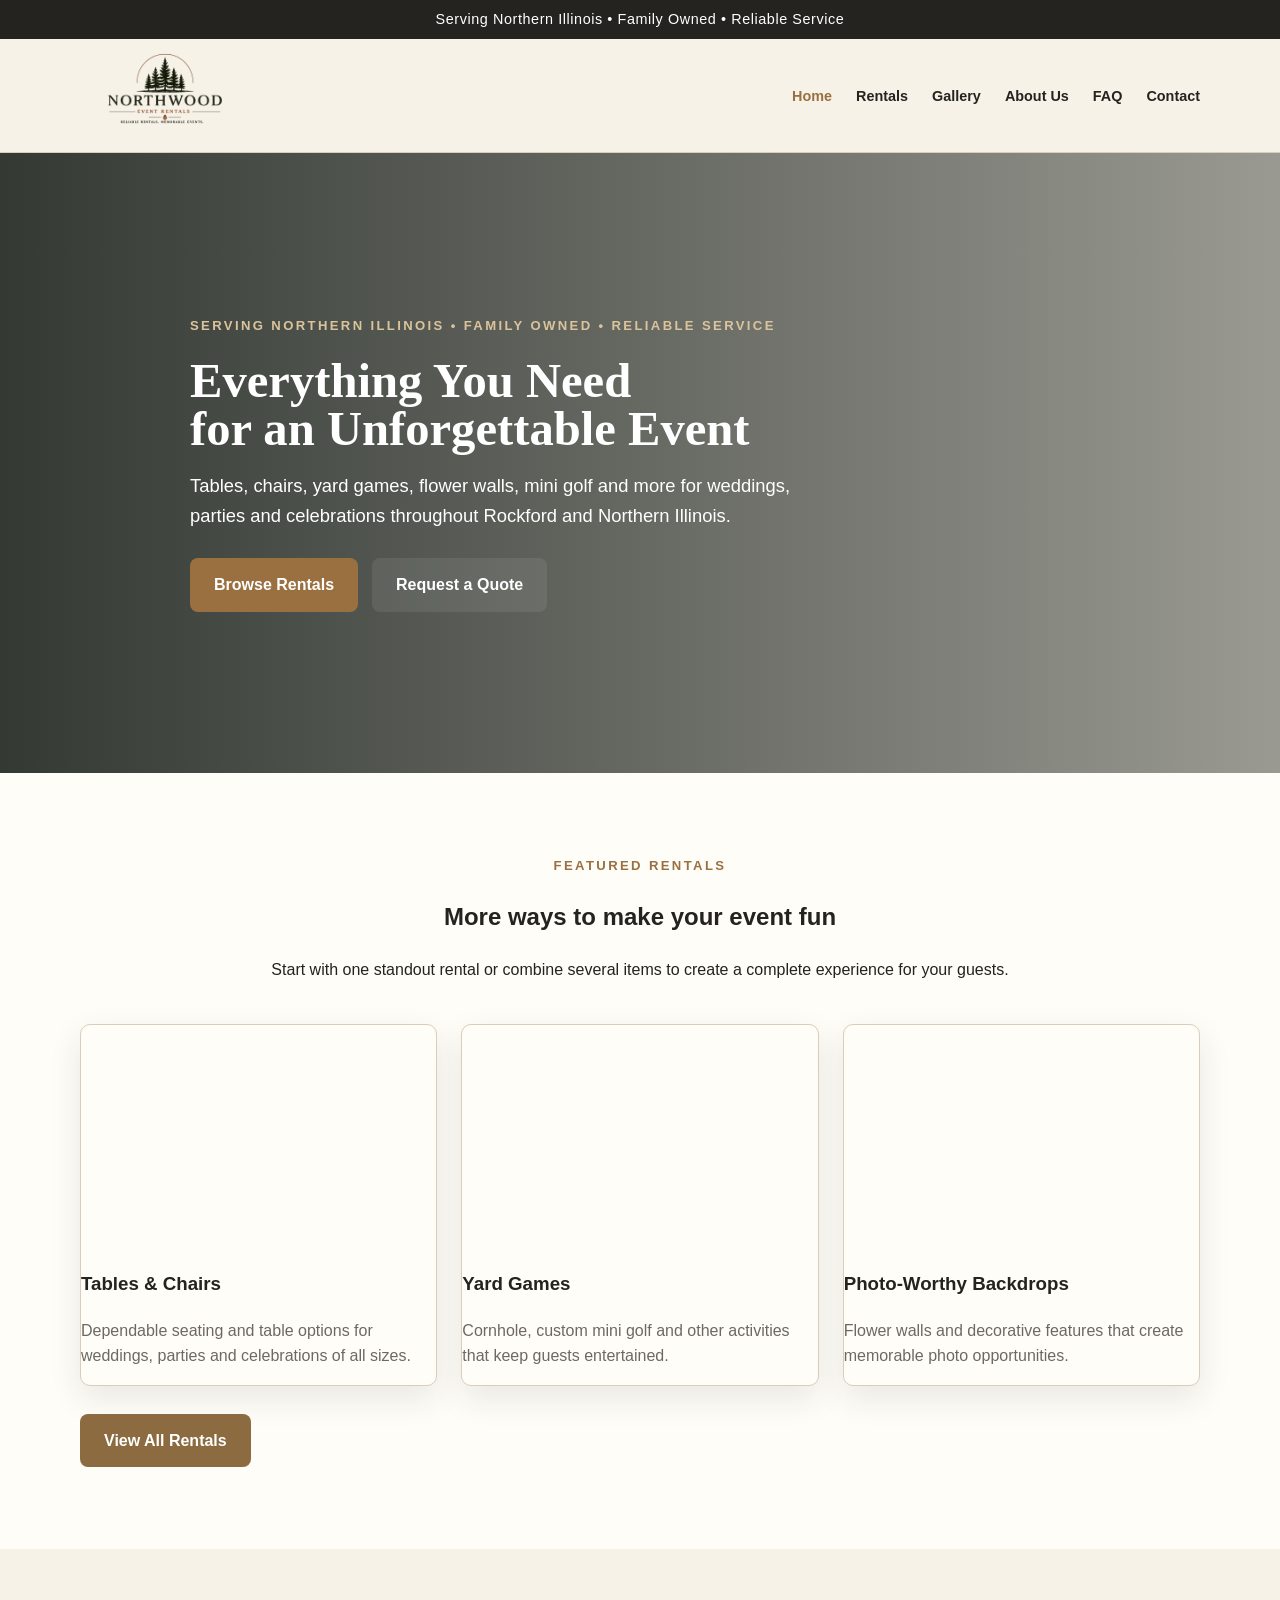
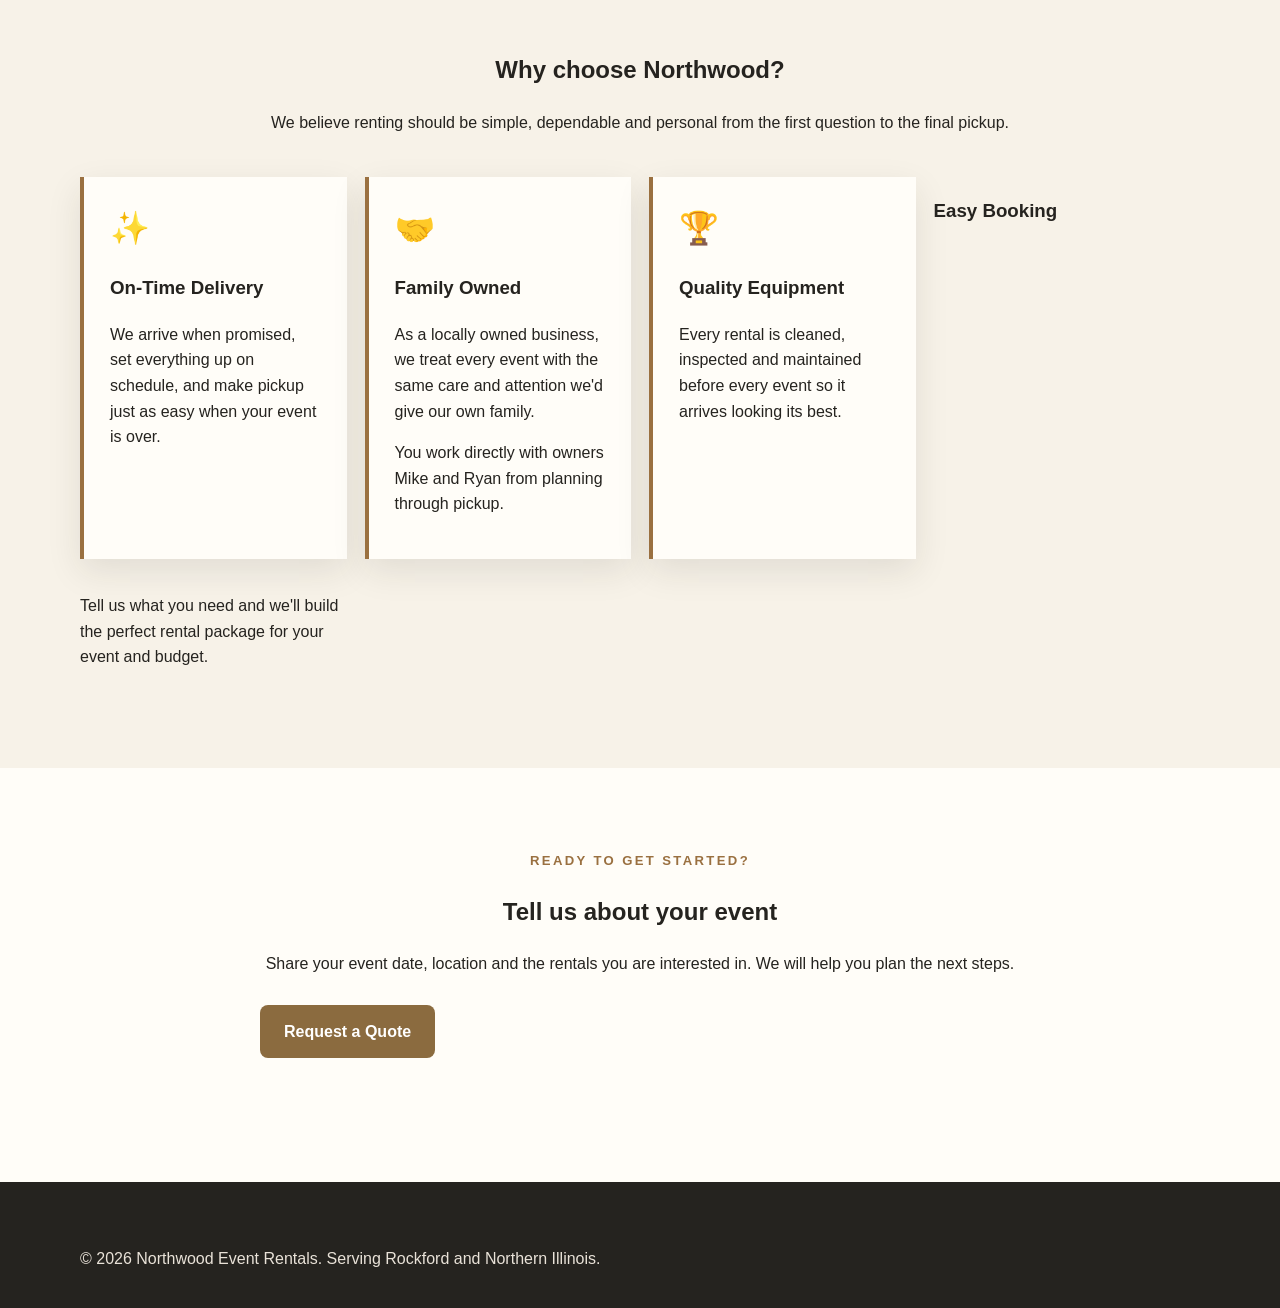
==== commit 0e22187c: "Update index.html" ====
--- a/index.html
+++ b/index.html
@@ -204,7 +204,8 @@
         and make pickup just as easy when your event is over.
     </p>
 </div>
-
+<div class="feature">
+    <div class="icon">🤝</div>
                     <h3>Family Owned</h3>
 
 <p>
@@ -219,18 +220,16 @@
                     <div class="feature">
     <div class="icon">🏆</div>
 
-    <h3>Quality Equipment</h3>
-
-    <p>
-        Our rental equipment is cleaned, inspected and maintained
-        before every rental so it arrives looking its best.
-                        </p>
+   <h3>Quality Equipment</h3>
+
+<p>
+Every rental is cleaned, inspected and maintained before every event so it arrives looking its best.
+</p>
                     </div>
 <h3>Easy Booking</h3>
 
 <p>
-Tell us what you need and we'll help build the perfect rental
-package for your event and budget.
+Tell us what you need and we'll build the perfect rental package for your event and budget.
 </p>
                 </div>
 
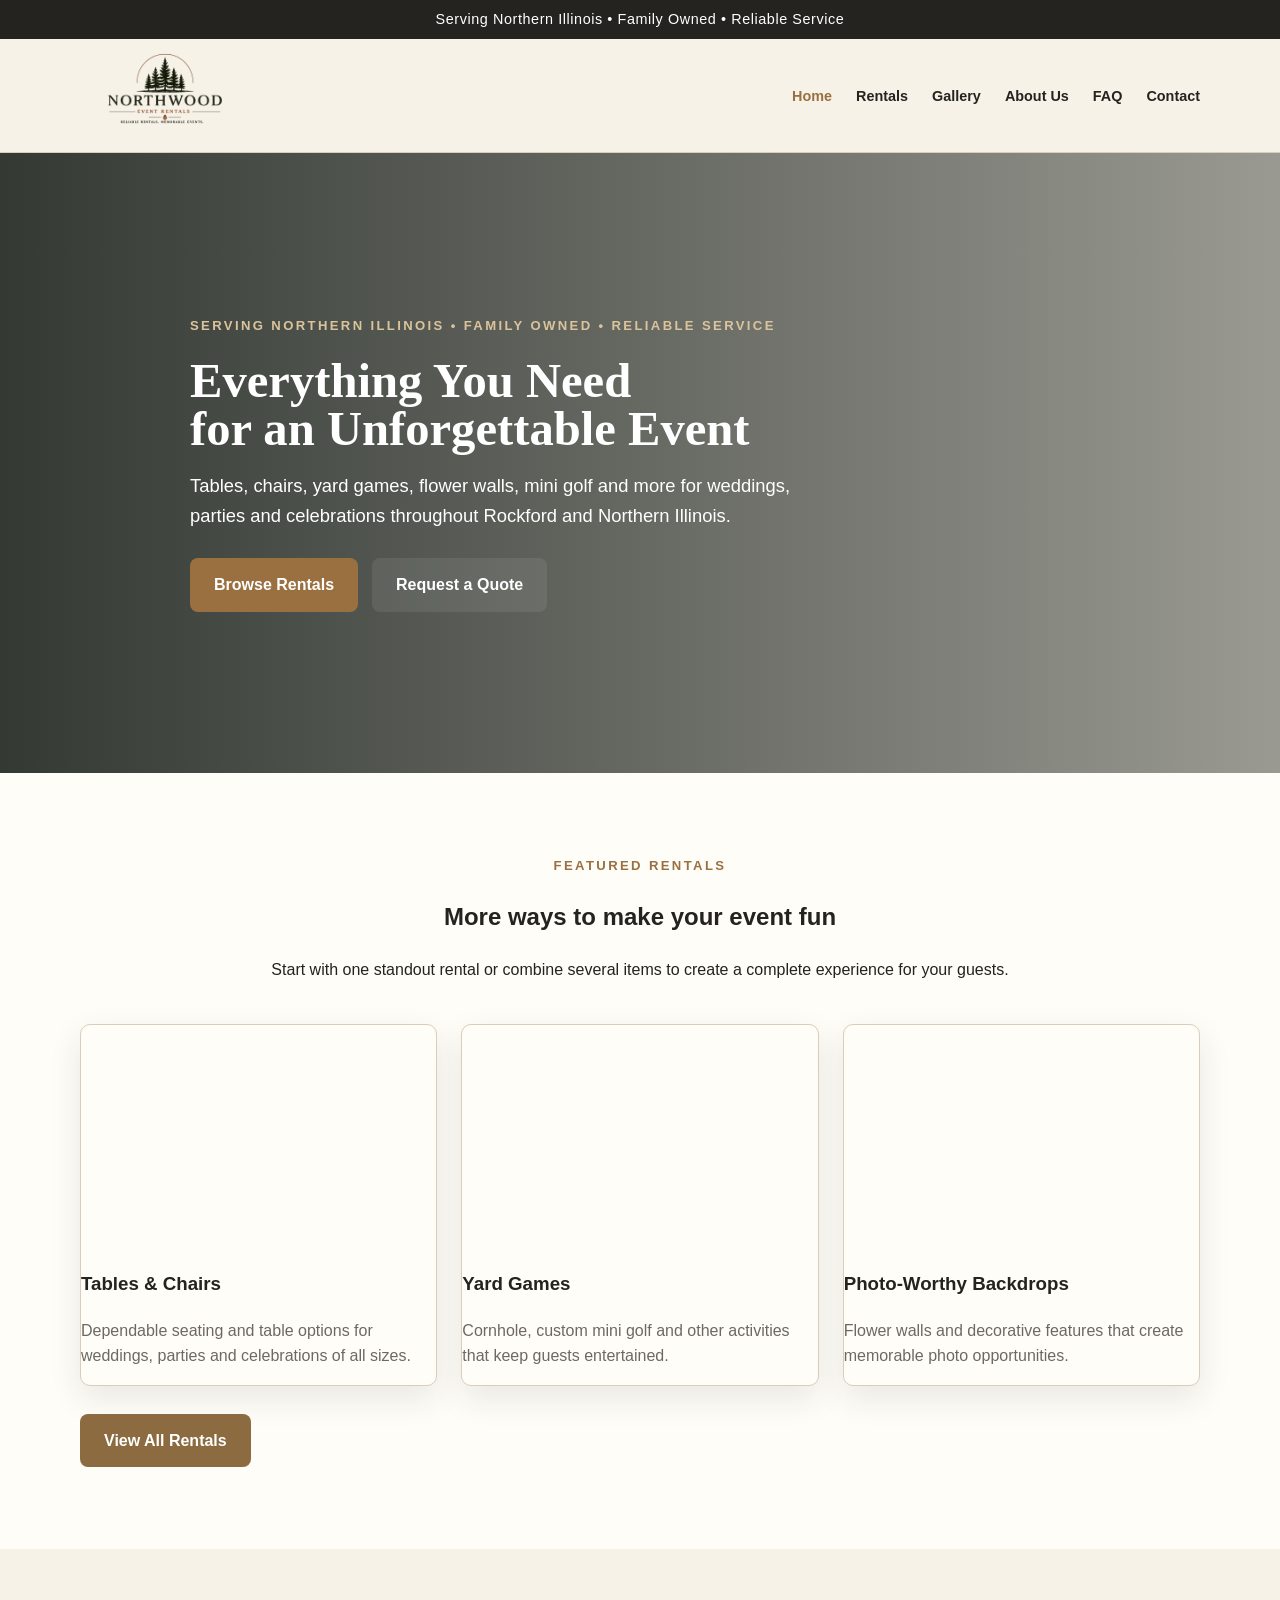
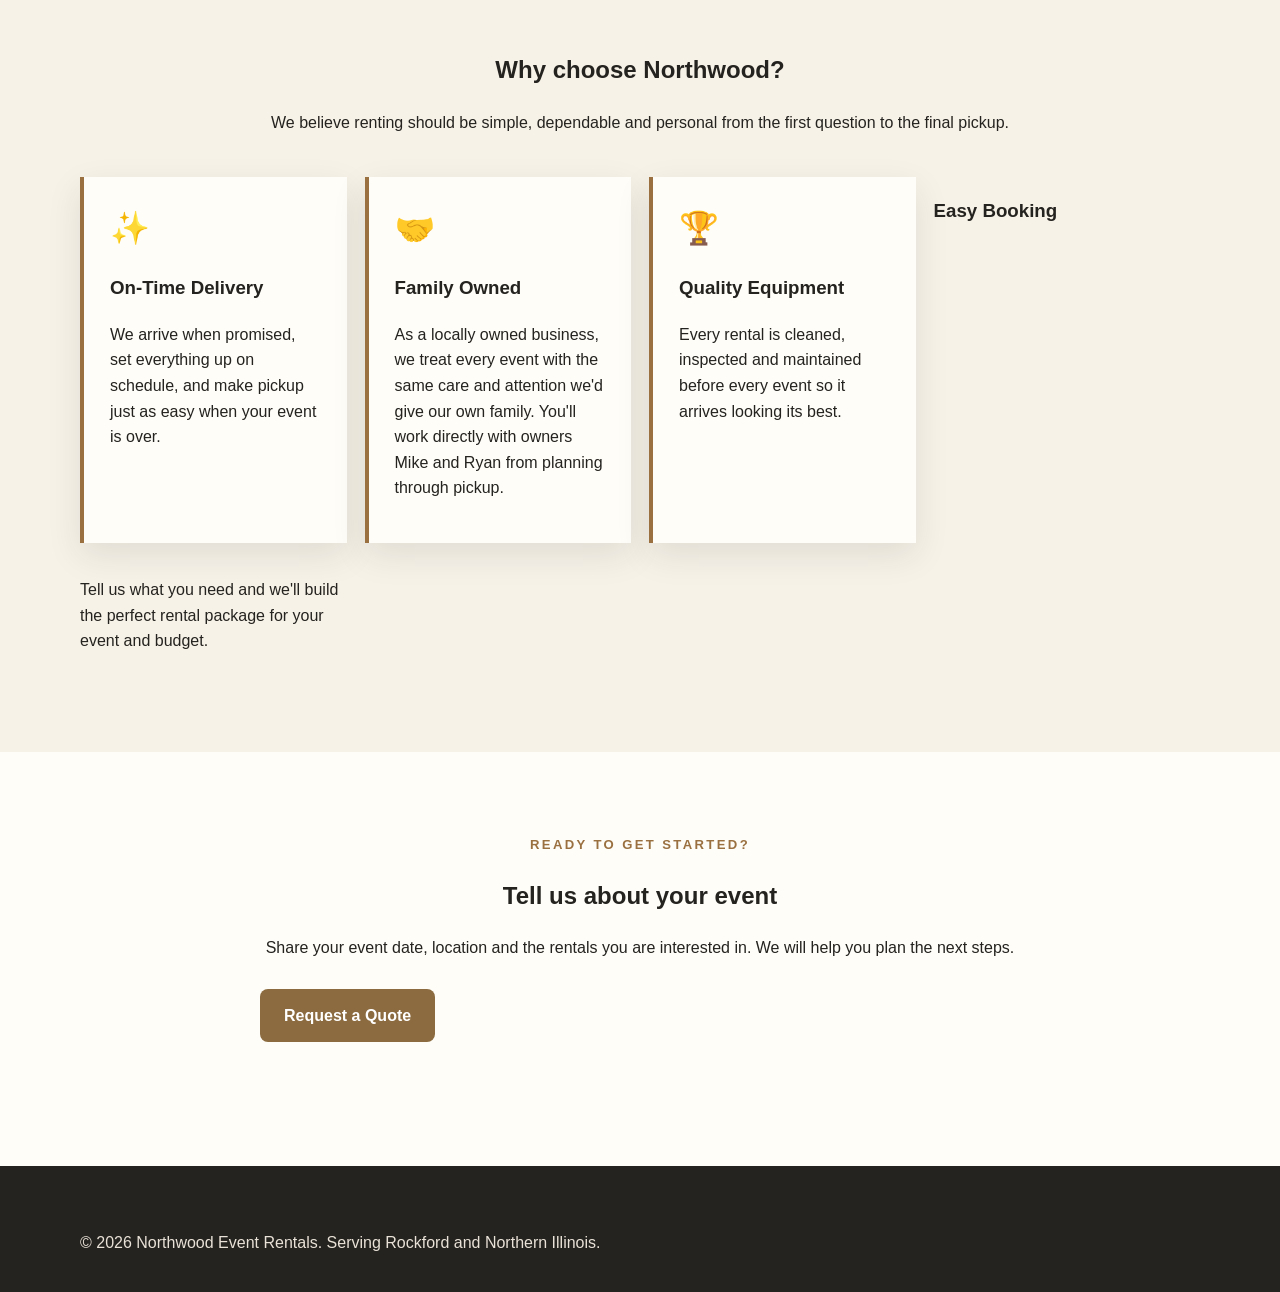
==== commit a96b4bb4: "Update index.html" ====
--- a/index.html
+++ b/index.html
@@ -209,11 +209,10 @@
                     <h3>Family Owned</h3>
 
 <p>
-As a locally owned business, we treat every event with the
-same care and attention we'd give our own family.
-</p>
-                            You work directly with owners Mike and Ryan from
-                            planning through pickup.
+As a locally owned business, we treat every event with the same care and attention we'd give our own family. You'll work directly with owners Mike and Ryan from planning through pickup.
+
+</p>
+                            
                         </p>
                     </div>
 
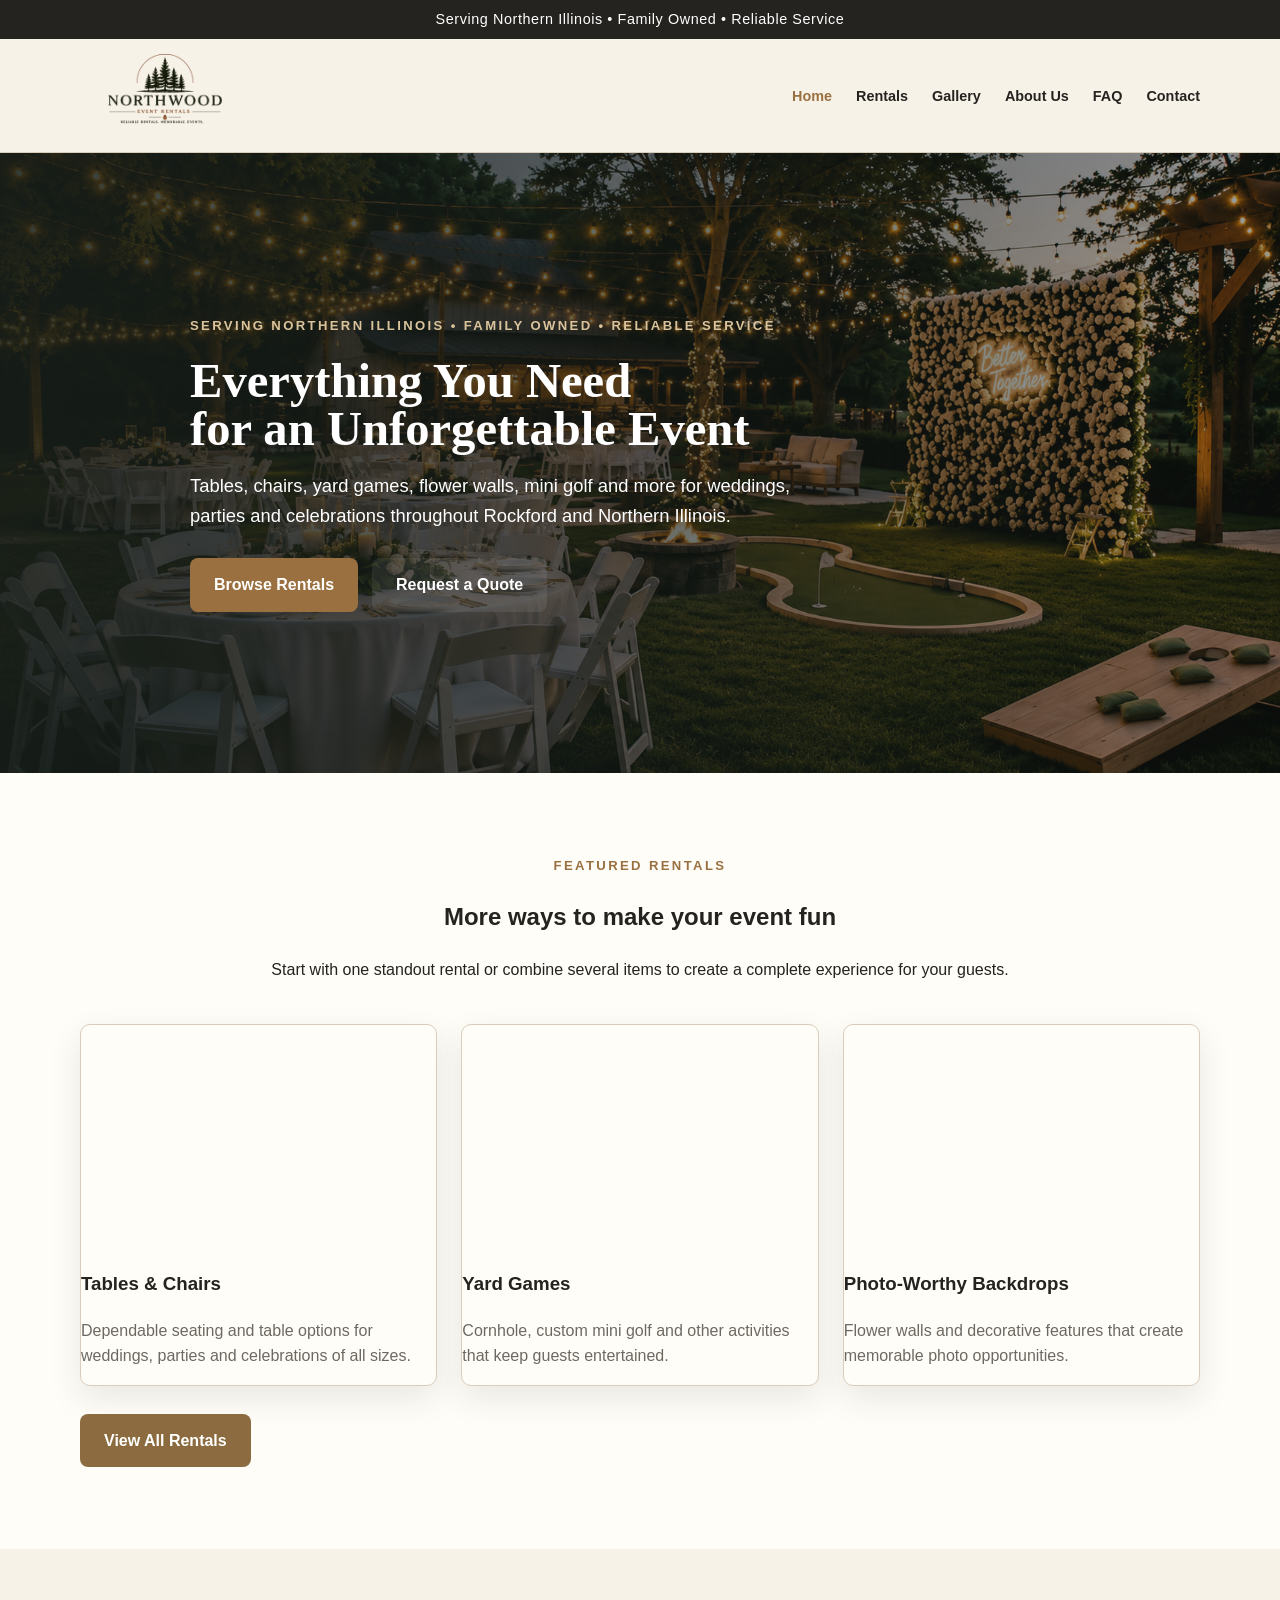
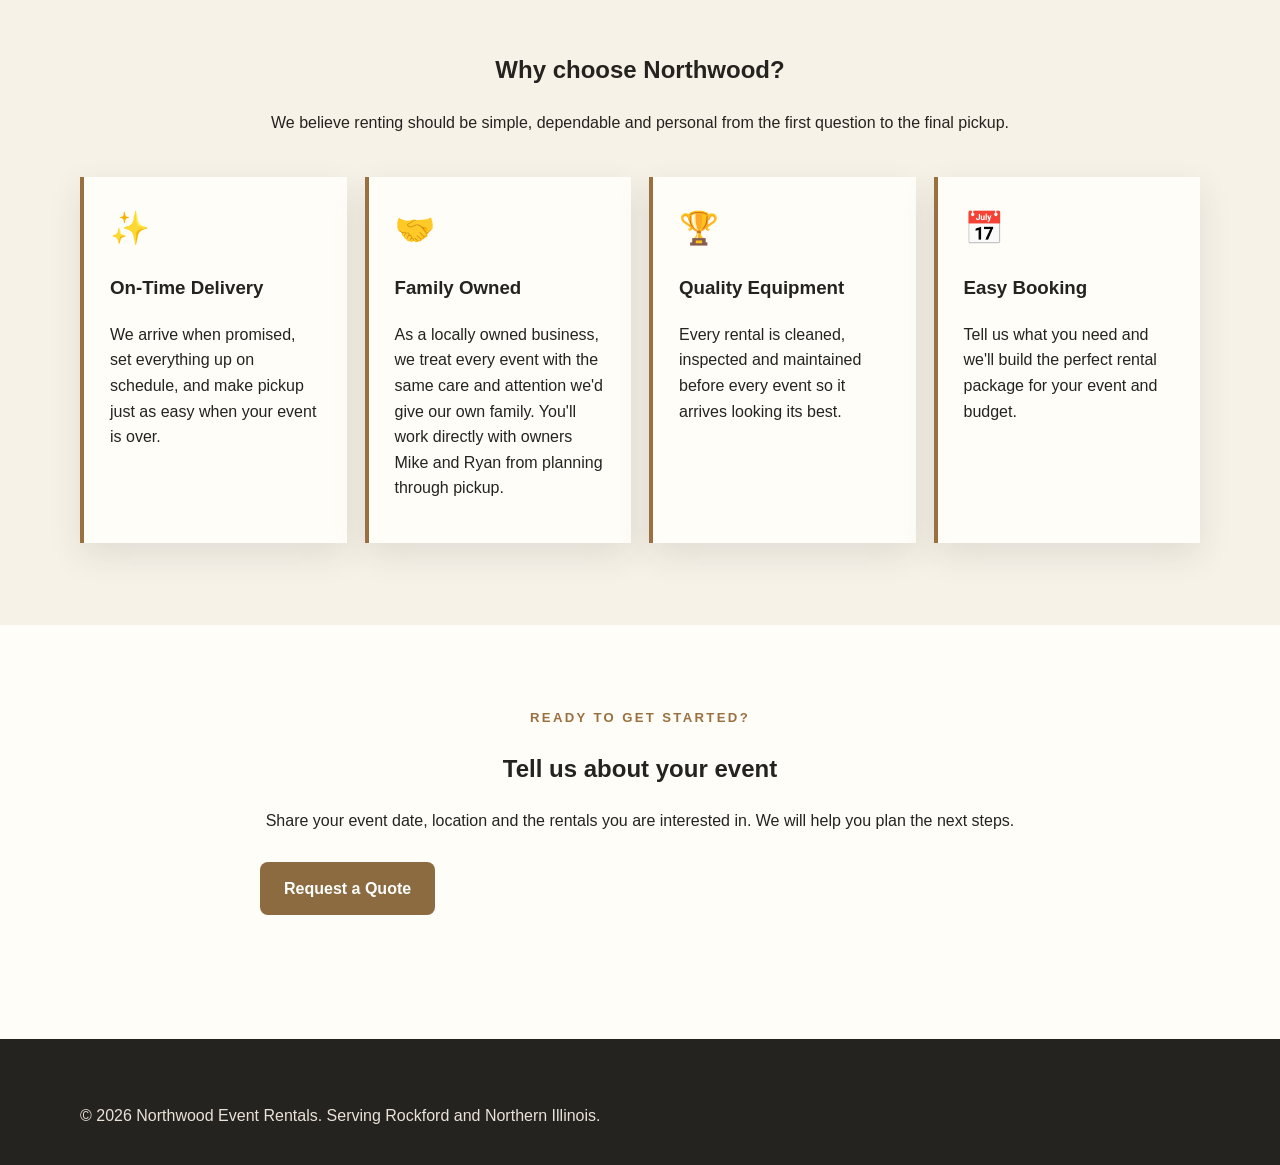
==== commit b4142283: "Update index.html" ====
--- a/index.html
+++ b/index.html
@@ -225,12 +225,16 @@
 Every rental is cleaned, inspected and maintained before every event so it arrives looking its best.
 </p>
                     </div>
-<h3>Easy Booking</h3>
-
-<p>
-Tell us what you need and we'll build the perfect rental package for your event and budget.
-</p>
-                </div>
+<div class="feature">
+    <div class="icon">📅</div>
+
+    <h3>Easy Booking</h3>
+
+    <p>
+        Tell us what you need and we'll build the perfect rental package
+        for your event and budget.
+    </p>
+</div>
 
             </div>
         </section>
--- a/style.css
+++ b/style.css
@@ -31,7 +31,7 @@
   color: white;
   background:
     linear-gradient(90deg, rgba(24,31,26,.88), rgba(24,31,26,.42)),
-    url('https://images.unsplash.com/photo-1519167758481-83f550bb49b3?auto=format&fit=crop&w=1800&q=85')
+    url('hero.png')
     center / cover;
 }
 
